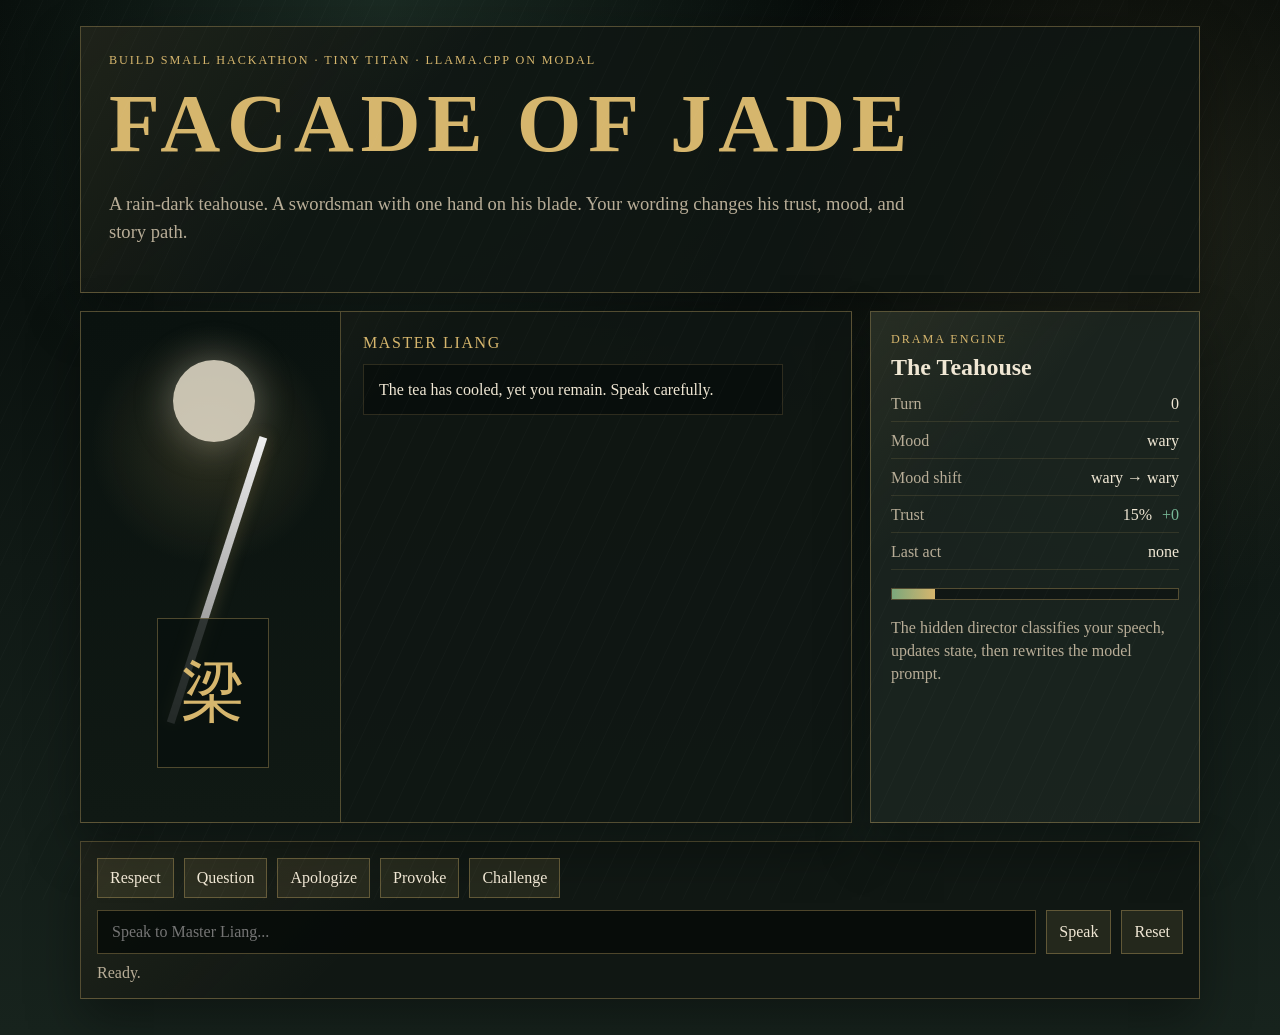
==== server_static/index.html @ 3d397241 "spike: prototype gr.Server custom game UI Create a safe gr-server-spike branch proof of concept with" ====
<!doctype html>
<html lang="en">
<head>
  <meta charset="utf-8" />
  <meta name="viewport" content="width=device-width, initial-scale=1" />
  <title>Facade of Jade — Server Spike</title>
  <link rel="stylesheet" href="/server_static/style.css" />
</head>
<body>
  <main class="shell">
    <section class="hero">
      <p class="eyebrow">Build Small Hackathon · Tiny Titan · llama.cpp on Modal</p>
      <h1>Facade of Jade</h1>
      <p class="intro">A rain-dark teahouse. A swordsman with one hand on his blade. Your wording changes his trust, mood, and story path.</p>
    </section>

    <section class="game-grid">
      <article class="stage-card">
        <div class="portrait" aria-hidden="true">
          <div class="moon"></div>
          <div class="sword"></div>
          <div class="figure">梁</div>
        </div>
        <div class="dialogue">
          <p class="speaker">Master Liang</p>
          <div id="messages" class="messages">
            <div class="message assistant">The tea has cooled, yet you remain. Speak carefully.</div>
          </div>
        </div>
      </article>

      <aside class="director-card">
        <p class="eyebrow">Drama Engine</p>
        <h2 id="beat">The Teahouse</h2>
        <dl>
          <div><dt>Turn</dt><dd id="turns">0</dd></div>
          <div><dt>Mood</dt><dd id="mood">wary</dd></div>
          <div><dt>Mood shift</dt><dd id="mood-shift">wary → wary</dd></div>
          <div><dt>Trust</dt><dd><span id="trust">15</span>% <span id="trust-delta" class="delta">+0</span></dd></div>
          <div><dt>Last act</dt><dd id="last-act">none</dd></div>
        </dl>
        <div class="meter"><span id="trust-meter" style="width:15%"></span></div>
        <p class="director-note">The hidden director classifies your speech, updates state, then rewrites the model prompt.</p>
      </aside>
    </section>

    <section class="controls">
      <div class="approaches">
        <button data-prompt="Master Liang, I bow before your blade and ask for guidance.">Respect</button>
        <button data-prompt="What happened at Jade Mountain? Tell me the truth.">Question</button>
        <button data-prompt="Forgive my sharp tongue. I came here desperate.">Apologize</button>
        <button data-prompt="You hide behind old stories because you fear the truth.">Provoke</button>
        <button data-prompt="I challenge your judgment — the seal belongs to the people.">Challenge</button>
      </div>
      <form id="chat-form">
        <input id="player-input" autocomplete="off" placeholder="Speak to Master Liang..." />
        <button id="send-button" type="submit">Speak</button>
        <button id="reset-button" type="button">Reset</button>
      </form>
      <p id="status" class="status">Ready.</p>
    </section>
  </main>
  <script src="/server_static/app.js"></script>
</body>
</html>
---- server_static/style.css ----
:root {
  --ink: #07100d;
  --panel: rgba(15, 22, 19, 0.88);
  --panel-2: rgba(27, 37, 32, 0.82);
  --gold: #d6b66d;
  --jade: #77b897;
  --ivory: #f0e7d4;
  --muted: #b8ad97;
  --danger: #d66d6d;
  --border: rgba(214, 182, 109, 0.34);
}

* { box-sizing: border-box; }
body {
  margin: 0;
  min-height: 100vh;
  color: var(--ivory);
  background:
    radial-gradient(circle at 30% 0%, rgba(119, 184, 151, 0.18), transparent 34%),
    radial-gradient(circle at 90% 20%, rgba(214, 182, 109, 0.10), transparent 28%),
    linear-gradient(180deg, #050a08 0%, #101915 55%, #17231d 100%);
  font-family: Georgia, 'Times New Roman', serif;
}

body::before {
  content: "";
  position: fixed;
  inset: 0;
  pointer-events: none;
  opacity: 0.18;
  background-image: repeating-linear-gradient(115deg, transparent 0 18px, rgba(255,255,255,0.13) 19px, transparent 20px);
  animation: rain 18s linear infinite;
}
@keyframes rain { from { transform: translateY(-40px); } to { transform: translateY(40px); } }

.shell { width: min(1120px, calc(100% - 28px)); margin: 0 auto; padding: 26px 0 36px; }
.hero, .stage-card, .director-card, .controls {
  border: 1px solid var(--border);
  background: linear-gradient(135deg, rgba(214,182,109,0.08), transparent 30%), var(--panel);
  box-shadow: 0 22px 48px rgba(0,0,0,0.36);
}
.hero { padding: 26px 28px; margin-bottom: 18px; }
.eyebrow { margin: 0 0 7px; color: var(--gold); text-transform: uppercase; letter-spacing: 0.16em; font-size: 0.76rem; }
h1 { margin: 0; color: var(--gold); font-size: clamp(2.5rem, 7vw, 5.2rem); letter-spacing: 0.08em; text-transform: uppercase; }
.intro { max-width: 820px; color: var(--muted); line-height: 1.55; font-size: 1.16rem; }

.game-grid { display: grid; grid-template-columns: minmax(0, 1fr) 330px; gap: 18px; }
.stage-card { min-height: 510px; display: grid; grid-template-columns: 260px minmax(0, 1fr); overflow: hidden; }
.portrait { position: relative; min-height: 510px; background: radial-gradient(circle at 50% 26%, rgba(214,182,109,0.16), transparent 30%), linear-gradient(180deg, #0a120f, #101914); border-right: 1px solid var(--border); }
.moon { position: absolute; width: 82px; height: 82px; border-radius: 50%; top: 48px; left: 92px; background: rgba(240,231,212,0.82); box-shadow: 0 0 38px rgba(240,231,212,0.35); }
.sword { position: absolute; width: 8px; height: 300px; top: 118px; left: 132px; background: linear-gradient(180deg, #eee, #777); transform: rotate(18deg); box-shadow: 0 0 16px rgba(214,182,109,0.28); }
.figure { position: absolute; left: 76px; bottom: 54px; width: 112px; height: 150px; display: grid; place-items: center; border: 1px solid var(--border); color: var(--gold); font-size: 4rem; background: rgba(7,16,13,0.74); }
.dialogue { padding: 22px; display: flex; flex-direction: column; }
.speaker { margin: 0 0 12px; color: var(--gold); letter-spacing: 0.1em; text-transform: uppercase; }
.messages { flex: 1; overflow: auto; padding-right: 8px; }
.message { margin: 0 0 14px; padding: 13px 15px; line-height: 1.48; border: 1px solid rgba(214,182,109,0.18); background: rgba(5,10,8,0.58); }
.message.user { margin-left: 38px; color: var(--gold); background: rgba(214,182,109,0.09); }
.message.assistant { margin-right: 38px; }

.director-card { padding: 20px; background-color: var(--panel-2); }
.director-card h2 { margin: 0 0 14px; color: var(--ivory); }
dl { margin: 0; display: grid; gap: 10px; }
dl div { display: flex; justify-content: space-between; gap: 12px; border-bottom: 1px solid rgba(214,182,109,0.13); padding-bottom: 8px; }
dt { color: var(--muted); }
dd { margin: 0; color: var(--ivory); text-align: right; }
.delta { color: var(--jade); margin-left: 6px; }
.delta.negative { color: var(--danger); }
.meter { margin: 18px 0 14px; height: 12px; border: 1px solid var(--border); background: rgba(0,0,0,0.35); overflow: hidden; }
.meter span { display: block; height: 100%; background: linear-gradient(90deg, #7ba77b, var(--gold)); transition: width 0.35s ease; }
.director-note { color: var(--muted); line-height: 1.45; }

.controls { margin-top: 18px; padding: 16px; }
.approaches { display: flex; gap: 10px; flex-wrap: wrap; margin-bottom: 12px; }
button { border: 1px solid var(--border); background: rgba(214,182,109,0.1); color: var(--ivory); padding: 10px 12px; cursor: pointer; font: inherit; }
button:hover { background: rgba(214,182,109,0.22); color: var(--gold); }
form { display: flex; gap: 10px; }
input { flex: 1; min-width: 0; border: 1px solid var(--border); background: rgba(5,10,8,0.82); color: var(--ivory); padding: 12px 14px; font: inherit; }
.status { margin: 10px 0 0; color: var(--muted); }

@media (max-width: 860px) {
  .game-grid, .stage-card { grid-template-columns: 1fr; }
  .portrait { min-height: 230px; border-right: 0; border-bottom: 1px solid var(--border); }
  .sword { height: 180px; }
  form { flex-wrap: wrap; }
  #player-input { flex-basis: 100%; }
}
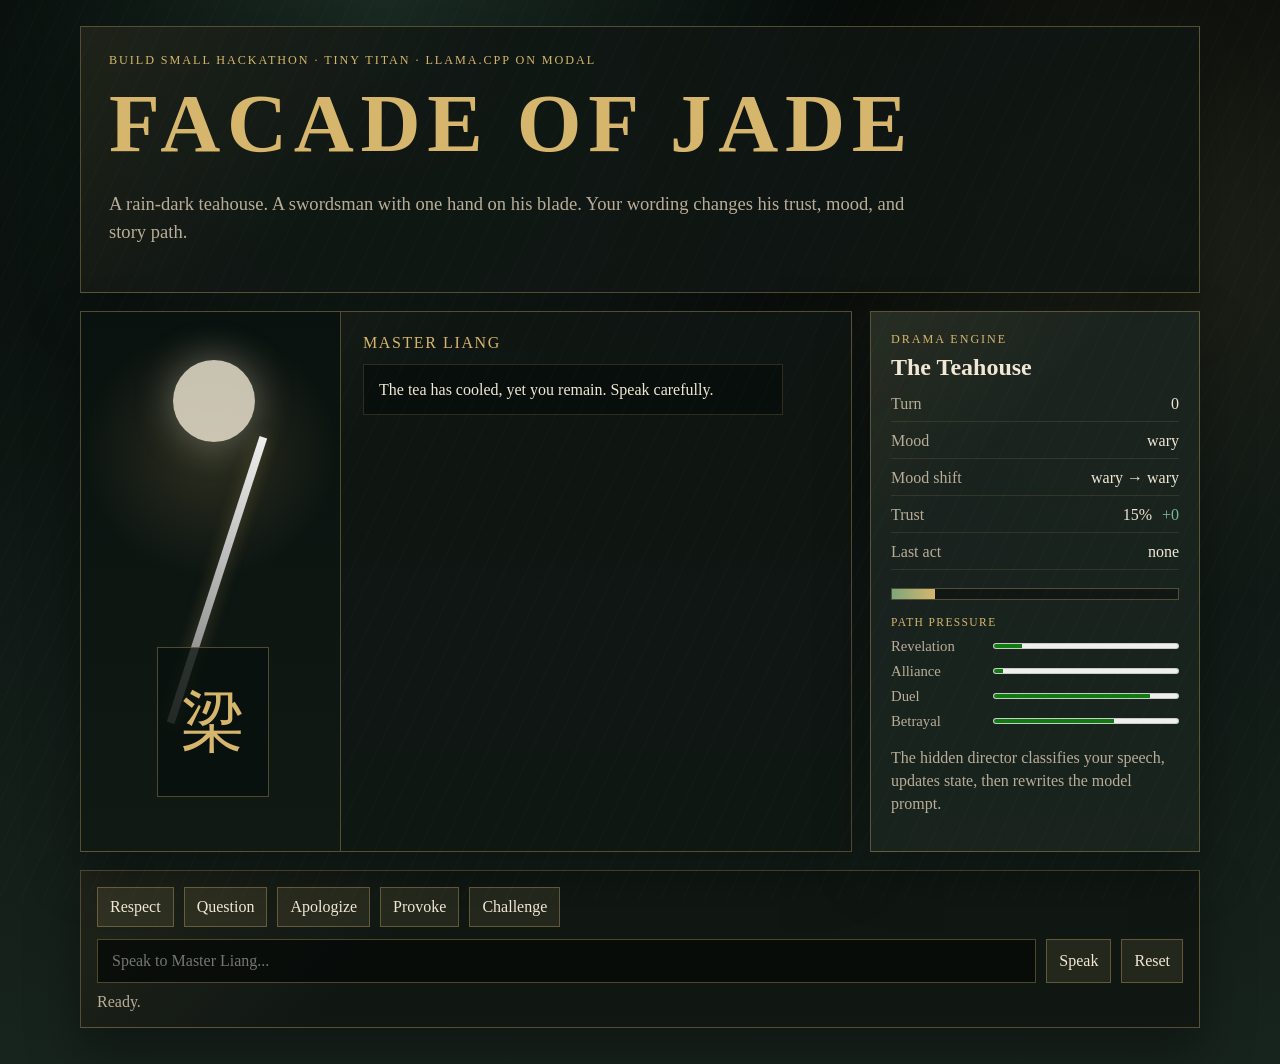
==== commit d8e9400b: "feat(spike): add streaming custom UI drama engine Improve the gr.Server spike toward the Off-Brand g" ====
--- a/server_static/index.html
+++ b/server_static/index.html
@@ -40,6 +40,13 @@
           <div><dt>Last act</dt><dd id="last-act">none</dd></div>
         </dl>
         <div class="meter"><span id="trust-meter" style="width:15%"></span></div>
+        <div class="paths" aria-label="Path pressure">
+          <p class="path-title">Path pressure</p>
+          <div><span>Revelation</span><meter id="path-revelation" min="0" max="100" value="15"></meter></div>
+          <div><span>Alliance</span><meter id="path-alliance" min="0" max="100" value="5"></meter></div>
+          <div><span>Duel</span><meter id="path-duel" min="0" max="100" value="85"></meter></div>
+          <div><span>Betrayal</span><meter id="path-betrayal" min="0" max="100" value="65"></meter></div>
+        </div>
         <p class="director-note">The hidden director classifies your speech, updates state, then rewrites the model prompt.</p>
       </aside>
     </section>
--- a/server_static/style.css
+++ b/server_static/style.css
@@ -67,6 +67,10 @@
 .delta.negative { color: var(--danger); }
 .meter { margin: 18px 0 14px; height: 12px; border: 1px solid var(--border); background: rgba(0,0,0,0.35); overflow: hidden; }
 .meter span { display: block; height: 100%; background: linear-gradient(90deg, #7ba77b, var(--gold)); transition: width 0.35s ease; }
+.paths { margin-top: 16px; display: grid; gap: 8px; }
+.path-title { margin: 0 0 2px; color: var(--gold); text-transform: uppercase; letter-spacing: 0.12em; font-size: 0.72rem; }
+.paths div { display: grid; grid-template-columns: 92px 1fr; align-items: center; gap: 10px; color: var(--muted); font-size: 0.92rem; }
+meter { width: 100%; height: 12px; accent-color: var(--gold); }
 .director-note { color: var(--muted); line-height: 1.45; }
 
 .controls { margin-top: 18px; padding: 16px; }
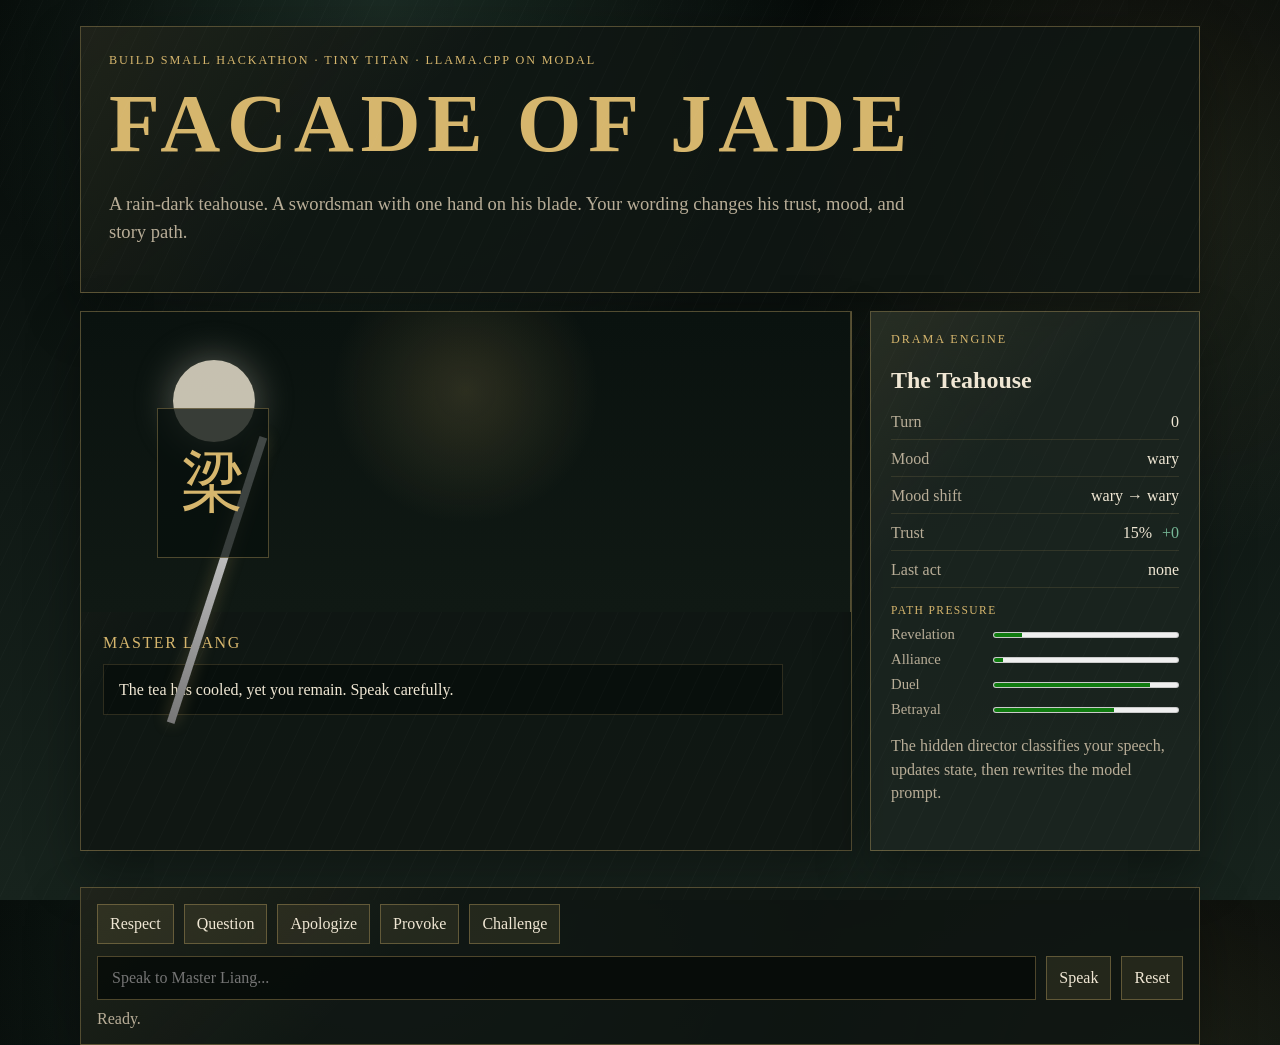
==== commit 61083346: "chore: rename main space branding to Facade of Jade" ====
--- a/server_static/index.html
+++ b/server_static/index.html
@@ -3,7 +3,7 @@
 <head>
   <meta charset="utf-8" />
   <meta name="viewport" content="width=device-width, initial-scale=1" />
-  <title>Facade of Jade — Server Spike</title>
+  <title>Facade of Jade</title>
   <link rel="stylesheet" href="/server_static/style.css" />
 </head>
 <body>
--- a/server_static/style.css
+++ b/server_static/style.css
@@ -11,9 +11,13 @@
 }
 
 * { box-sizing: border-box; }
+
+html, body {
+  height: 100%;
+  margin: 0;
+}
+
 body {
-  margin: 0;
-  min-height: 100vh;
   color: var(--ivory);
   background:
     radial-gradient(circle at 30% 0%, rgba(119, 184, 151, 0.18), transparent 34%),
@@ -33,47 +37,108 @@
 }
 @keyframes rain { from { transform: translateY(-40px); } to { transform: translateY(40px); } }
 
-.shell { width: min(1120px, calc(100% - 28px)); margin: 0 auto; padding: 26px 0 36px; }
+.shell {
+  width: min(1120px, calc(100% - 28px));
+  margin: 0 auto;
+  padding: 26px 0 36px;
+  height: calc(100% - 52px);
+  display: flex;
+  flex-direction: column;
+}
+
 .hero, .stage-card, .director-card, .controls {
   border: 1px solid var(--border);
   background: linear-gradient(135deg, rgba(214,182,109,0.08), transparent 30%), var(--panel);
   box-shadow: 0 22px 48px rgba(0,0,0,0.36);
 }
-.hero { padding: 26px 28px; margin-bottom: 18px; }
+.hero { padding: 26px 28px; margin-bottom: 18px; flex-shrink: 0; }
 .eyebrow { margin: 0 0 7px; color: var(--gold); text-transform: uppercase; letter-spacing: 0.16em; font-size: 0.76rem; }
 h1 { margin: 0; color: var(--gold); font-size: clamp(2.5rem, 7vw, 5.2rem); letter-spacing: 0.08em; text-transform: uppercase; }
 .intro { max-width: 820px; color: var(--muted); line-height: 1.55; font-size: 1.16rem; }
 
-.game-grid { display: grid; grid-template-columns: minmax(0, 1fr) 330px; gap: 18px; }
-.stage-card { min-height: 510px; display: grid; grid-template-columns: 260px minmax(0, 1fr); overflow: hidden; }
-.portrait { position: relative; min-height: 510px; background: radial-gradient(circle at 50% 26%, rgba(214,182,109,0.16), transparent 30%), linear-gradient(180deg, #0a120f, #101914); border-right: 1px solid var(--border); }
+/* Game grid - explicit row height so HF iframe doesn't collapse flex children */
+.game-grid {
+  display: flex;
+  gap: 18px;
+  height: 540px;
+  min-height: 540px;
+  margin-bottom: 18px;
+}
+
+/* Stage card - left side, flex column */
+.stage-card {
+  display: flex;
+  flex-direction: column;
+  flex: 1 1 auto;
+  min-width: 0;
+  min-height: 0;
+  height: 100%;
+  overflow: hidden;
+}
+
+/* Portrait - fixed aspect, flex-shrink 0 */
+.portrait {
+  position: relative;
+  min-height: 300px;
+  flex-shrink: 0;
+  background: radial-gradient(circle at 50% 26%, rgba(214,182,109,0.16), transparent 30%), linear-gradient(180deg, #0a120f, #101914);
+  border-right: 1px solid var(--border);
+}
 .moon { position: absolute; width: 82px; height: 82px; border-radius: 50%; top: 48px; left: 92px; background: rgba(240,231,212,0.82); box-shadow: 0 0 38px rgba(240,231,212,0.35); }
 .sword { position: absolute; width: 8px; height: 300px; top: 118px; left: 132px; background: linear-gradient(180deg, #eee, #777); transform: rotate(18deg); box-shadow: 0 0 16px rgba(214,182,109,0.28); }
 .figure { position: absolute; left: 76px; bottom: 54px; width: 112px; height: 150px; display: grid; place-items: center; border: 1px solid var(--border); color: var(--gold); font-size: 4rem; background: rgba(7,16,13,0.74); }
-.dialogue { padding: 22px; display: flex; flex-direction: column; }
+
+/* Dialogue area - fills remaining space, scrolls internally */
+.dialogue {
+  padding: 22px;
+  display: flex;
+  flex-direction: column;
+  flex: 1;
+  min-height: 0;
+  overflow: hidden;
+}
 .speaker { margin: 0 0 12px; color: var(--gold); letter-spacing: 0.1em; text-transform: uppercase; }
-.messages { flex: 1; overflow: auto; padding-right: 8px; }
+.messages {
+  flex: 1;
+  min-height: 0;
+  overflow-y: auto;
+  overflow-x: hidden;
+  padding-right: 8px;
+}
 .message { margin: 0 0 14px; padding: 13px 15px; line-height: 1.48; border: 1px solid rgba(214,182,109,0.18); background: rgba(5,10,8,0.58); }
 .message.user { margin-left: 38px; color: var(--gold); background: rgba(214,182,109,0.09); }
 .message.assistant { margin-right: 38px; }
 
-.director-card { padding: 20px; background-color: var(--panel-2); }
-.director-card h2 { margin: 0 0 14px; color: var(--ivory); }
+/* Director card - right sidebar, fixed width */
+.director-card {
+  width: 330px;
+  flex-shrink: 0;
+  padding: 20px;
+  height: 100%;
+  background-color: var(--panel-2);
+}
+
 dl { margin: 0; display: grid; gap: 10px; }
 dl div { display: flex; justify-content: space-between; gap: 12px; border-bottom: 1px solid rgba(214,182,109,0.13); padding-bottom: 8px; }
 dt { color: var(--muted); }
 dd { margin: 0; color: var(--ivory); text-align: right; }
 .delta { color: var(--jade); margin-left: 6px; }
 .delta.negative { color: var(--danger); }
-.meter { margin: 18px 0 14px; height: 12px; border: 1px solid var(--border); background: rgba(0,0,0,0.35); overflow: hidden; }
-.meter span { display: block; height: 100%; background: linear-gradient(90deg, #7ba77b, var(--gold)); transition: width 0.35s ease; }
+
+/* Scrollbar styling */
+.messages::-webkit-scrollbar { width: 8px; }
+.messages::-webkit-scrollbar-track { background: var(--ink); }
+.messages::-webkit-scrollbar-thumb { background: var(--border); border-radius: 4px; }
+
+meter { width: 100%; height: 12px; accent-color: var(--gold); }
+
 .paths { margin-top: 16px; display: grid; gap: 8px; }
 .path-title { margin: 0 0 2px; color: var(--gold); text-transform: uppercase; letter-spacing: 0.12em; font-size: 0.72rem; }
 .paths div { display: grid; grid-template-columns: 92px 1fr; align-items: center; gap: 10px; color: var(--muted); font-size: 0.92rem; }
-meter { width: 100%; height: 12px; accent-color: var(--gold); }
+
 .director-note { color: var(--muted); line-height: 1.45; }
 
-.controls { margin-top: 18px; padding: 16px; }
+.controls { margin-top: 18px; padding: 16px; flex-shrink: 0; }
 .approaches { display: flex; gap: 10px; flex-wrap: wrap; margin-bottom: 12px; }
 button { border: 1px solid var(--border); background: rgba(214,182,109,0.1); color: var(--ivory); padding: 10px 12px; cursor: pointer; font: inherit; }
 button:hover { background: rgba(214,182,109,0.22); color: var(--gold); }
@@ -82,9 +147,11 @@
 .status { margin: 10px 0 0; color: var(--muted); }
 
 @media (max-width: 860px) {
-  .game-grid, .stage-card { grid-template-columns: 1fr; }
+  .shell { height: auto; min-height: 100vh; padding-bottom: 40px; }
+  .game-grid { flex-direction: column; }
   .portrait { min-height: 230px; border-right: 0; border-bottom: 1px solid var(--border); }
   .sword { height: 180px; }
+  .director-card { width: 100%; }
   form { flex-wrap: wrap; }
   #player-input { flex-basis: 100%; }
-}
+}
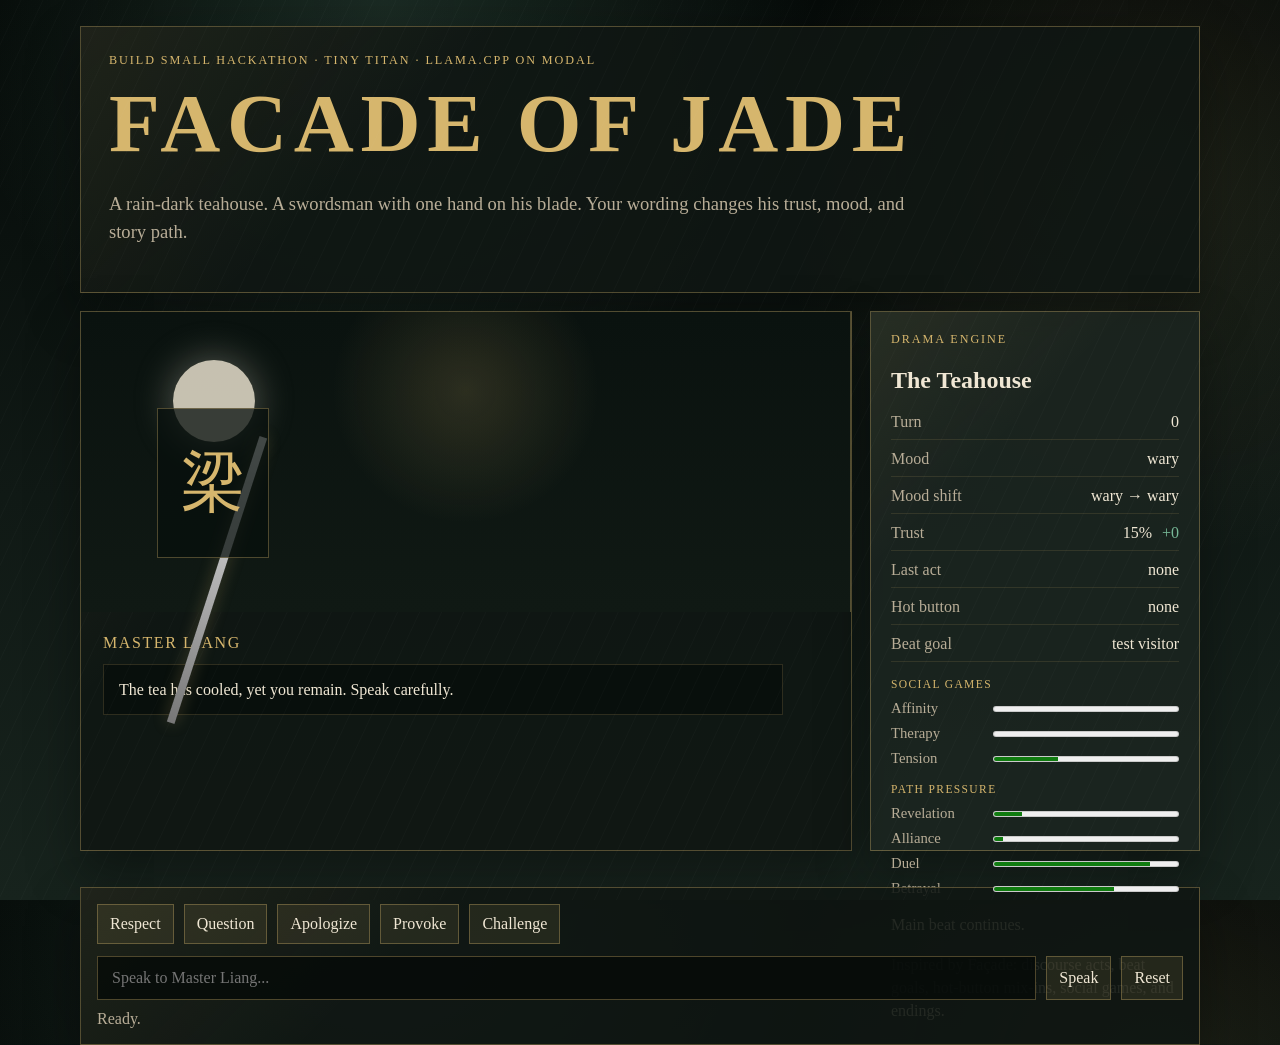
==== commit 913ceb3c: "feat: add Facade-inspired social drama mechanics Research-backed gameplay pass inspired by Playabl S" ====
--- a/server_static/index.html
+++ b/server_static/index.html
@@ -38,8 +38,16 @@
           <div><dt>Mood shift</dt><dd id="mood-shift">wary → wary</dd></div>
           <div><dt>Trust</dt><dd><span id="trust">15</span>% <span id="trust-delta" class="delta">+0</span></dd></div>
           <div><dt>Last act</dt><dd id="last-act">none</dd></div>
+          <div><dt>Hot button</dt><dd id="hot-button">none</dd></div>
+          <div><dt>Beat goal</dt><dd id="beat-goal">test visitor</dd></div>
         </dl>
         <div class="meter"><span id="trust-meter" style="width:15%"></span></div>
+        <div class="paths social-games" aria-label="Social games">
+          <p class="path-title">Social games</p>
+          <div><span>Affinity</span><meter id="social-affinity" min="0" max="100" value="0"></meter></div>
+          <div><span>Therapy</span><meter id="social-realization" min="0" max="100" value="0"></meter></div>
+          <div><span>Tension</span><meter id="social-tension" min="0" max="100" value="35"></meter></div>
+        </div>
         <div class="paths" aria-label="Path pressure">
           <p class="path-title">Path pressure</p>
           <div><span>Revelation</span><meter id="path-revelation" min="0" max="100" value="15"></meter></div>
@@ -47,7 +55,8 @@
           <div><span>Duel</span><meter id="path-duel" min="0" max="100" value="85"></meter></div>
           <div><span>Betrayal</span><meter id="path-betrayal" min="0" max="100" value="65"></meter></div>
         </div>
-        <p class="director-note">The hidden director classifies your speech, updates state, then rewrites the model prompt.</p>
+        <p id="mix-in" class="director-note">Main beat continues.</p>
+        <p class="director-note">Inspired by Façade: discourse acts, beat goals, hot-button mix-ins, social games, and endings.</p>
       </aside>
     </section>
 
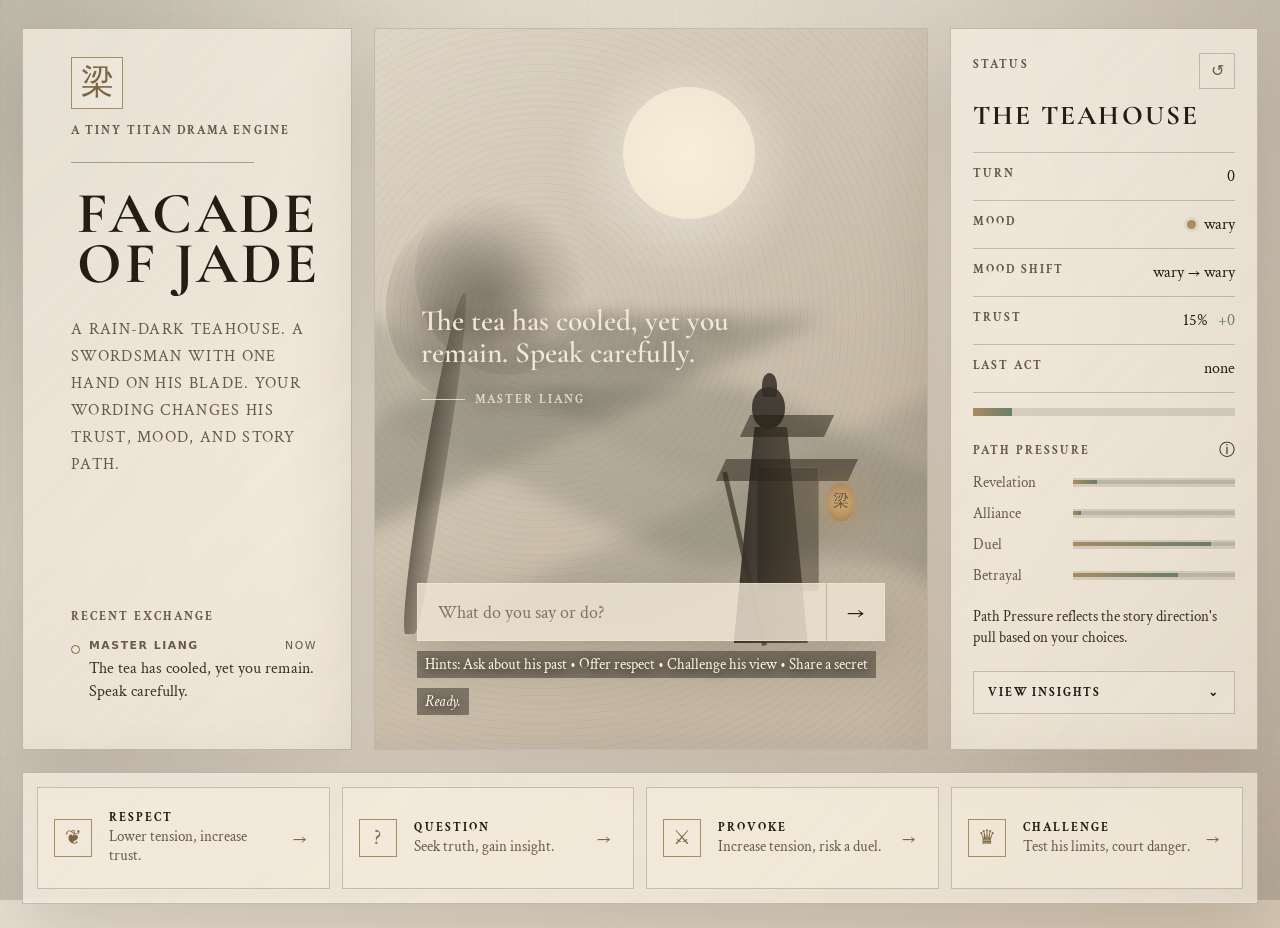
==== commit 2496049f: "feat: redesign Facade of Jade ink-wash UI" ====
--- a/server_static/index.html
+++ b/server_static/index.html
@@ -4,76 +4,123 @@
   <meta charset="utf-8" />
   <meta name="viewport" content="width=device-width, initial-scale=1" />
   <title>Facade of Jade</title>
+  <link rel="preconnect" href="https://fonts.googleapis.com">
+  <link rel="preconnect" href="https://fonts.gstatic.com" crossorigin>
+  <link href="https://fonts.googleapis.com/css2?family=Cormorant+Garamond:wght@500;600;700&family=Crimson+Text:wght@400;600&display=swap" rel="stylesheet">
   <link rel="stylesheet" href="/server_static/style.css" />
 </head>
 <body>
-  <main class="shell">
-    <section class="hero">
-      <p class="eyebrow">Build Small Hackathon · Tiny Titan · llama.cpp on Modal</p>
-      <h1>Facade of Jade</h1>
+  <main class="shell" aria-label="Facade of Jade game interface">
+    <section class="brand-panel" aria-label="Game identity">
+      <div class="seal-mark" aria-hidden="true">梁</div>
+      <p class="micro-title">A Tiny Titan Drama Engine</p>
+      <div class="title-rule"></div>
+      <h1>Facade<br />of Jade</h1>
       <p class="intro">A rain-dark teahouse. A swordsman with one hand on his blade. Your wording changes his trust, mood, and story path.</p>
+      <div class="left-log" aria-label="Recent dialogue">
+        <p class="panel-label">Recent exchange</p>
+        <div id="messages" class="messages">
+          <div class="message assistant">
+            <span class="message-meta"><b>Master Liang</b><time>Now</time></span>
+            <span class="message-text">The tea has cooled, yet you remain. Speak carefully.</span>
+          </div>
+        </div>
+      </div>
     </section>
 
-    <section class="game-grid">
-      <article class="stage-card">
-        <div class="portrait" aria-hidden="true">
-          <div class="moon"></div>
-          <div class="sword"></div>
-          <div class="figure">梁</div>
+    <section class="stage-panel" aria-label="Narrative stage">
+      <div class="ink-scene" aria-hidden="true">
+        <div class="paper-grain"></div>
+        <div class="moon"></div>
+        <div class="mountain mountain-a"></div>
+        <div class="mountain mountain-b"></div>
+        <div class="tree"><span></span></div>
+        <div class="pagoda">
+          <div class="roof roof-top"></div>
+          <div class="roof roof-mid"></div>
+          <div class="pagoda-body"></div>
+          <div class="lantern">梁</div>
         </div>
-        <div class="dialogue">
-          <p class="speaker">Master Liang</p>
-          <div id="messages" class="messages">
-            <div class="message assistant">The tea has cooled, yet you remain. Speak carefully.</div>
-          </div>
+        <div class="master-silhouette">
+          <div class="head"></div>
+          <div class="topknot"></div>
+          <div class="robe"></div>
+          <div class="blade"></div>
         </div>
+      </div>
+
+      <article class="quote-card" aria-live="polite">
+        <p id="current-quote" class="current-quote">The tea has cooled, yet you remain. Speak carefully.</p>
+        <p class="speaker"><span></span>Master Liang</p>
       </article>
 
-      <aside class="director-card">
-        <p class="eyebrow">Drama Engine</p>
-        <h2 id="beat">The Teahouse</h2>
-        <dl>
-          <div><dt>Turn</dt><dd id="turns">0</dd></div>
-          <div><dt>Mood</dt><dd id="mood">wary</dd></div>
-          <div><dt>Mood shift</dt><dd id="mood-shift">wary → wary</dd></div>
-          <div><dt>Trust</dt><dd><span id="trust">15</span>% <span id="trust-delta" class="delta">+0</span></dd></div>
-          <div><dt>Last act</dt><dd id="last-act">none</dd></div>
+      <section class="input-stack" aria-label="Player input">
+        <form id="chat-form" class="chat-form">
+          <input id="player-input" autocomplete="off" placeholder="What do you say or do?" />
+          <button id="send-button" class="send-button" type="submit" aria-label="Speak">→</button>
+        </form>
+        <p class="hints">Hints: Ask about his past • Offer respect • Challenge his view • Share a secret</p>
+        <p id="status" class="status">Ready.</p>
+      </section>
+    </section>
+
+    <aside class="status-panel" aria-label="Drama status">
+      <div class="status-head">
+        <p class="panel-label">Status</p>
+        <button id="reset-button" class="icon-button" type="button" title="Reset story" aria-label="Reset story">↺</button>
+      </div>
+
+      <h2 id="beat">The Teahouse</h2>
+      <dl class="status-list">
+        <div><dt>Turn</dt><dd id="turns">0</dd></div>
+        <div><dt>Mood</dt><dd><span id="mood-dot" class="mood-dot mood-wary"></span><span id="mood">wary</span></dd></div>
+        <div><dt>Mood shift</dt><dd id="mood-shift">wary → wary</dd></div>
+        <div><dt>Trust</dt><dd><span id="trust">15</span>% <span id="trust-delta" class="delta">+0</span></dd></div>
+        <div><dt>Last act</dt><dd id="last-act">none</dd></div>
+      </dl>
+      <div class="trust-track" aria-label="Trust meter"><span id="trust-meter" style="width:15%"></span></div>
+
+      <section class="paths" aria-label="Path pressure">
+        <div class="section-title-row">
+          <p class="path-title">Path pressure</p>
+          <span aria-hidden="true">ⓘ</span>
+        </div>
+        <label><span>Revelation</span><meter id="path-revelation" min="0" max="100" value="15"></meter></label>
+        <label><span>Alliance</span><meter id="path-alliance" min="0" max="100" value="5"></meter></label>
+        <label><span>Duel</span><meter id="path-duel" min="0" max="100" value="85"></meter></label>
+        <label><span>Betrayal</span><meter id="path-betrayal" min="0" max="100" value="65"></meter></label>
+        <p class="status-help">Path Pressure reflects the story direction's pull based on your choices.</p>
+      </section>
+
+      <button id="insights-toggle" class="insights-toggle" type="button" aria-expanded="false" aria-controls="insights-panel">View insights <span>⌄</span></button>
+      <section id="insights-panel" class="insights-panel" hidden>
+        <dl class="status-list compact">
           <div><dt>Hot button</dt><dd id="hot-button">none</dd></div>
-          <div><dt>Beat goal</dt><dd id="beat-goal">test visitor</dd></div>
+          <div><dt>Beat goal</dt><dd id="beat-goal">Transition-in: test the visitor and establish suspicion.</dd></div>
+          <div><dt>Mix-in</dt><dd id="mix-in">Main beat continues.</dd></div>
         </dl>
-        <div class="meter"><span id="trust-meter" style="width:15%"></span></div>
         <div class="paths social-games" aria-label="Social games">
           <p class="path-title">Social games</p>
-          <div><span>Affinity</span><meter id="social-affinity" min="0" max="100" value="0"></meter></div>
-          <div><span>Therapy</span><meter id="social-realization" min="0" max="100" value="0"></meter></div>
-          <div><span>Tension</span><meter id="social-tension" min="0" max="100" value="35"></meter></div>
+          <label><span>Affinity</span><meter id="social-affinity" min="0" max="100" value="0"></meter></label>
+          <label><span>Therapy</span><meter id="social-realization" min="0" max="100" value="0"></meter></label>
+          <label><span>Tension</span><meter id="social-tension" min="0" max="100" value="35"></meter></label>
         </div>
-        <div class="paths" aria-label="Path pressure">
-          <p class="path-title">Path pressure</p>
-          <div><span>Revelation</span><meter id="path-revelation" min="0" max="100" value="15"></meter></div>
-          <div><span>Alliance</span><meter id="path-alliance" min="0" max="100" value="5"></meter></div>
-          <div><span>Duel</span><meter id="path-duel" min="0" max="100" value="85"></meter></div>
-          <div><span>Betrayal</span><meter id="path-betrayal" min="0" max="100" value="65"></meter></div>
-        </div>
-        <p id="mix-in" class="director-note">Main beat continues.</p>
-        <p class="director-note">Inspired by Façade: discourse acts, beat goals, hot-button mix-ins, social games, and endings.</p>
-      </aside>
-    </section>
+      </section>
+    </aside>
 
-    <section class="controls">
-      <div class="approaches">
-        <button data-prompt="Master Liang, I bow before your blade and ask for guidance.">Respect</button>
-        <button data-prompt="What happened at Jade Mountain? Tell me the truth.">Question</button>
-        <button data-prompt="Forgive my sharp tongue. I came here desperate.">Apologize</button>
-        <button data-prompt="You hide behind old stories because you fear the truth.">Provoke</button>
-        <button data-prompt="I challenge your judgment — the seal belongs to the people.">Challenge</button>
-      </div>
-      <form id="chat-form">
-        <input id="player-input" autocomplete="off" placeholder="Speak to Master Liang..." />
-        <button id="send-button" type="submit">Speak</button>
-        <button id="reset-button" type="button">Reset</button>
-      </form>
-      <p id="status" class="status">Ready.</p>
+    <section class="action-row" aria-label="Suggested approaches">
+      <button class="action-card" data-prompt="Master Liang, I bow before your blade and ask for guidance.">
+        <span class="action-icon">❦</span><span><b>Respect</b><small>Lower tension, increase trust.</small></span><i>→</i>
+      </button>
+      <button class="action-card" data-prompt="What happened at Jade Mountain? Tell me the truth.">
+        <span class="action-icon">?</span><span><b>Question</b><small>Seek truth, gain insight.</small></span><i>→</i>
+      </button>
+      <button class="action-card" data-prompt="You hide behind old stories because you fear the truth.">
+        <span class="action-icon">⚔</span><span><b>Provoke</b><small>Increase tension, risk a duel.</small></span><i>→</i>
+      </button>
+      <button class="action-card" data-prompt="I challenge your judgment — the seal belongs to the people.">
+        <span class="action-icon">♛</span><span><b>Challenge</b><small>Test his limits, court danger.</small></span><i>→</i>
+      </button>
     </section>
   </main>
   <script src="/server_static/app.js"></script>
--- a/server_static/style.css
+++ b/server_static/style.css
@@ -1,157 +1,710 @@
 :root {
-  --ink: #07100d;
-  --panel: rgba(15, 22, 19, 0.88);
-  --panel-2: rgba(27, 37, 32, 0.82);
-  --gold: #d6b66d;
-  --jade: #77b897;
-  --ivory: #f0e7d4;
-  --muted: #b8ad97;
-  --danger: #d66d6d;
-  --border: rgba(214, 182, 109, 0.34);
+  --paper: #e8dfd2;
+  --paper-deep: #d3c5b2;
+  --paper-soft: #f1e7d8;
+  --ink: #241d14;
+  --ink-2: #3a3023;
+  --ink-soft: #675a47;
+  --line: rgba(44, 35, 22, 0.22);
+  --line-strong: rgba(44, 35, 22, 0.36);
+  --gold: #a98c5f;
+  --gold-deep: #7d6542;
+  --jade: #687f69;
+  --danger: #8f4f3f;
+  --moon: #f8edd7;
+  --panel: rgba(241, 232, 216, 0.72);
+  --panel-solid: #eadfce;
+  --shadow: rgba(48, 35, 19, 0.16);
 }
 
 * { box-sizing: border-box; }
 
-html, body {
-  height: 100%;
+html,
+body {
+  min-height: 100%;
   margin: 0;
 }
 
 body {
-  color: var(--ivory);
+  color: var(--ink);
   background:
-    radial-gradient(circle at 30% 0%, rgba(119, 184, 151, 0.18), transparent 34%),
-    radial-gradient(circle at 90% 20%, rgba(214, 182, 109, 0.10), transparent 28%),
-    linear-gradient(180deg, #050a08 0%, #101915 55%, #17231d 100%);
-  font-family: Georgia, 'Times New Roman', serif;
-}
-
-body::before {
+    radial-gradient(circle at 54% 20%, rgba(255, 247, 224, 0.50), transparent 22%),
+    radial-gradient(circle at 5% 12%, rgba(104, 127, 105, 0.20), transparent 30%),
+    linear-gradient(135deg, var(--paper-soft), var(--paper) 42%, var(--paper-deep));
+  font-family: "Crimson Text", Georgia, serif;
+  overflow-x: hidden;
+}
+
+body::before,
+body::after {
   content: "";
   position: fixed;
   inset: 0;
   pointer-events: none;
-  opacity: 0.18;
-  background-image: repeating-linear-gradient(115deg, transparent 0 18px, rgba(255,255,255,0.13) 19px, transparent 20px);
-  animation: rain 18s linear infinite;
-}
-@keyframes rain { from { transform: translateY(-40px); } to { transform: translateY(40px); } }
+  z-index: 0;
+}
+
+body::before {
+  opacity: 0.24;
+  background-image:
+    linear-gradient(90deg, rgba(60, 43, 25, 0.05) 1px, transparent 1px),
+    linear-gradient(0deg, rgba(60, 43, 25, 0.04) 1px, transparent 1px),
+    radial-gradient(circle at 20% 30%, rgba(35, 28, 19, 0.07), transparent 18%);
+  background-size: 42px 42px, 38px 38px, 100% 100%;
+}
+
+body::after {
+  background: radial-gradient(circle at 50% 50%, transparent 48%, rgba(32, 24, 15, 0.16) 100%);
+}
+
+button,
+input {
+  font: inherit;
+}
+
+button {
+  color: inherit;
+}
 
 .shell {
-  width: min(1120px, calc(100% - 28px));
+  position: relative;
+  z-index: 1;
+  width: min(1540px, calc(100vw - 44px));
+  min-height: 100vh;
   margin: 0 auto;
-  padding: 26px 0 36px;
-  height: calc(100% - 52px);
+  padding: 28px 0 24px;
+  display: grid;
+  grid-template-columns: minmax(330px, 0.95fr) minmax(520px, 1.62fr) minmax(285px, 0.9fr);
+  grid-template-rows: minmax(660px, calc(100vh - 178px)) auto;
+  gap: 22px;
+}
+
+.brand-panel,
+.stage-panel,
+.status-panel,
+.action-row {
+  border: 1px solid var(--line);
+  background: linear-gradient(135deg, rgba(255,255,255,0.18), rgba(255,255,255,0.02)), var(--panel);
+  box-shadow: 0 26px 80px var(--shadow);
+  backdrop-filter: blur(3px);
+}
+
+.brand-panel {
+  padding: 28px 26px 28px 48px;
   display: flex;
   flex-direction: column;
-}
-
-.hero, .stage-card, .director-card, .controls {
-  border: 1px solid var(--border);
-  background: linear-gradient(135deg, rgba(214,182,109,0.08), transparent 30%), var(--panel);
-  box-shadow: 0 22px 48px rgba(0,0,0,0.36);
-}
-.hero { padding: 26px 28px; margin-bottom: 18px; flex-shrink: 0; }
-.eyebrow { margin: 0 0 7px; color: var(--gold); text-transform: uppercase; letter-spacing: 0.16em; font-size: 0.76rem; }
-h1 { margin: 0; color: var(--gold); font-size: clamp(2.5rem, 7vw, 5.2rem); letter-spacing: 0.08em; text-transform: uppercase; }
-.intro { max-width: 820px; color: var(--muted); line-height: 1.55; font-size: 1.16rem; }
-
-/* Game grid - explicit row height so HF iframe doesn't collapse flex children */
-.game-grid {
-  display: flex;
-  gap: 18px;
-  height: 540px;
-  min-height: 540px;
-  margin-bottom: 18px;
-}
-
-/* Stage card - left side, flex column */
-.stage-card {
-  display: flex;
-  flex-direction: column;
-  flex: 1 1 auto;
-  min-width: 0;
   min-height: 0;
-  height: 100%;
-  overflow: hidden;
-}
-
-/* Portrait - fixed aspect, flex-shrink 0 */
-.portrait {
-  position: relative;
-  min-height: 300px;
-  flex-shrink: 0;
-  background: radial-gradient(circle at 50% 26%, rgba(214,182,109,0.16), transparent 30%), linear-gradient(180deg, #0a120f, #101914);
-  border-right: 1px solid var(--border);
-}
-.moon { position: absolute; width: 82px; height: 82px; border-radius: 50%; top: 48px; left: 92px; background: rgba(240,231,212,0.82); box-shadow: 0 0 38px rgba(240,231,212,0.35); }
-.sword { position: absolute; width: 8px; height: 300px; top: 118px; left: 132px; background: linear-gradient(180deg, #eee, #777); transform: rotate(18deg); box-shadow: 0 0 16px rgba(214,182,109,0.28); }
-.figure { position: absolute; left: 76px; bottom: 54px; width: 112px; height: 150px; display: grid; place-items: center; border: 1px solid var(--border); color: var(--gold); font-size: 4rem; background: rgba(7,16,13,0.74); }
-
-/* Dialogue area - fills remaining space, scrolls internally */
-.dialogue {
-  padding: 22px;
-  display: flex;
-  flex-direction: column;
-  flex: 1;
+}
+
+.seal-mark {
+  width: 52px;
+  height: 52px;
+  display: grid;
+  place-items: center;
+  border: 1px solid var(--gold);
+  color: var(--gold-deep);
+  font-family: "Cormorant Garamond", Georgia, serif;
+  font-size: 2.05rem;
+  line-height: 1;
+  background: rgba(255,255,255,0.16);
+}
+
+.micro-title,
+.panel-label,
+.path-title,
+.status-list dt,
+.speaker,
+.action-card b {
+  text-transform: uppercase;
+  letter-spacing: 0.18em;
+  font-size: 0.72rem;
+  font-weight: 700;
+}
+
+.micro-title {
+  margin: 14px 0 24px;
+  color: var(--ink-soft);
+}
+
+.title-rule {
+  width: 72%;
+  height: 1px;
+  margin-bottom: 26px;
+  background: var(--line-strong);
+}
+
+h1 {
+  margin: 0 0 0 6px;
+  font-family: "Cormorant Garamond", Georgia, serif;
+  font-size: clamp(2.95rem, 4.55vw, 4.95rem);
+  line-height: 0.86;
+  letter-spacing: 0.045em;
+  text-transform: uppercase;
+  color: var(--ink);
+  transform: none;
+}
+
+.intro {
+  margin: 28px 0 0;
+  max-width: 310px;
+  color: var(--ink-soft);
+  font-size: 1.02rem;
+  line-height: 1.65;
+  text-transform: uppercase;
+  letter-spacing: 0.08em;
+}
+
+.left-log {
+  margin-top: auto;
   min-height: 0;
-  overflow: hidden;
-}
-.speaker { margin: 0 0 12px; color: var(--gold); letter-spacing: 0.1em; text-transform: uppercase; }
+  padding-top: 24px;
+}
+
+.panel-label {
+  margin: 0 0 14px;
+  color: var(--ink-soft);
+}
+
 .messages {
-  flex: 1;
+  max-height: 220px;
   min-height: 0;
   overflow-y: auto;
   overflow-x: hidden;
   padding-right: 8px;
-}
-.message { margin: 0 0 14px; padding: 13px 15px; line-height: 1.48; border: 1px solid rgba(214,182,109,0.18); background: rgba(5,10,8,0.58); }
-.message.user { margin-left: 38px; color: var(--gold); background: rgba(214,182,109,0.09); }
-.message.assistant { margin-right: 38px; }
-
-/* Director card - right sidebar, fixed width */
-.director-card {
-  width: 330px;
-  flex-shrink: 0;
-  padding: 20px;
+  scrollbar-width: thin;
+  scrollbar-color: var(--gold) transparent;
+}
+
+.messages::-webkit-scrollbar { width: 6px; }
+.messages::-webkit-scrollbar-thumb { background: rgba(169, 140, 95, 0.55); border-radius: 999px; }
+
+.message {
+  position: relative;
+  margin: 0 0 18px;
+  padding: 0 0 0 18px;
+  color: var(--ink-2);
+  line-height: 1.45;
+}
+
+.message::before {
+  content: "";
+  position: absolute;
+  top: 0.46rem;
+  left: 0;
+  width: 7px;
+  height: 7px;
+  border: 1px solid var(--gold-deep);
+  border-radius: 50%;
+  background: var(--paper-soft);
+}
+
+.message-meta {
+  display: flex;
+  justify-content: space-between;
+  gap: 12px;
+  margin-bottom: 3px;
+  color: var(--ink-soft);
+  text-transform: uppercase;
+  letter-spacing: 0.14em;
+  font-size: 0.68rem;
+  font-family: ui-sans-serif, system-ui, sans-serif;
+}
+
+.message-text {
+  display: block;
+  font-size: 1rem;
+}
+
+.message.user .message-text { color: var(--gold-deep); }
+
+.stage-panel {
+  position: relative;
+  min-height: 0;
+  overflow: hidden;
+  display: grid;
+  grid-template-rows: 1fr auto;
+  padding: 0;
+}
+
+.ink-scene {
+  position: absolute;
+  inset: 0;
+  overflow: hidden;
+  background:
+    linear-gradient(180deg, rgba(238, 230, 214, 0.14), rgba(211, 197, 178, 0.28)),
+    radial-gradient(circle at 56% 20%, rgba(255,255,255,0.42), transparent 18%),
+    linear-gradient(135deg, #dcd2c3, #bdb09c 76%);
+}
+
+.paper-grain {
+  position: absolute;
+  inset: 0;
+  opacity: 0.18;
+  background-image: repeating-radial-gradient(circle at 30% 40%, rgba(39, 30, 18, 0.18) 0 1px, transparent 1px 7px);
+  mix-blend-mode: multiply;
+}
+
+.moon {
+  position: absolute;
+  top: 8%;
+  left: 45%;
+  width: 132px;
+  height: 132px;
+  border-radius: 50%;
+  background: radial-gradient(circle, var(--moon), rgba(248, 237, 215, 0.72));
+  box-shadow: 0 0 70px rgba(248, 237, 215, 0.42);
+  filter: blur(0.2px);
+}
+
+.mountain {
+  position: absolute;
+  left: -8%;
+  right: -8%;
+  bottom: 26%;
+  height: 34%;
+  opacity: 0.36;
+  filter: blur(10px);
+  background: linear-gradient(155deg, transparent 0 22%, rgba(43, 49, 38, 0.65) 23% 42%, transparent 43%),
+              linear-gradient(25deg, transparent 0 30%, rgba(61, 72, 56, 0.48) 31% 48%, transparent 49%);
+}
+
+.mountain-b {
+  bottom: 17%;
+  opacity: 0.28;
+  transform: scaleX(-1) translateX(-4%);
+}
+
+.tree {
+  position: absolute;
+  left: 2%;
+  bottom: 16%;
+  width: 34%;
+  height: 64%;
+  opacity: 0.62;
+  filter: blur(0.6px);
+}
+
+.tree::before {
+  content: "";
+  position: absolute;
+  left: 20%;
+  bottom: 0;
+  width: 22px;
+  height: 74%;
+  background: linear-gradient(90deg, rgba(36, 29, 20, 0.90), rgba(36, 29, 20, 0.42));
+  transform: skewX(-9deg);
+  border-radius: 60% 40% 20% 40%;
+}
+
+.tree::after,
+.tree span {
+  content: "";
+  position: absolute;
+  left: 0;
+  top: 8%;
+  width: 92%;
+  height: 42%;
+  border-radius: 50%;
+  background: radial-gradient(ellipse at 40% 55%, rgba(36, 29, 20, 0.58), transparent 66%);
+}
+
+.tree span {
+  top: 2%;
+  left: 16%;
+  transform: rotate(-18deg);
+}
+
+.pagoda {
+  position: absolute;
+  right: 11%;
+  bottom: 22%;
+  width: 160px;
+  height: 210px;
+  opacity: 0.70;
+}
+
+.pagoda-body {
+  position: absolute;
+  left: 51px;
+  bottom: 0;
+  width: 62px;
+  height: 124px;
+  background: rgba(39, 30, 19, 0.56);
+  box-shadow: inset 0 0 0 1px rgba(248,237,215,0.16);
+}
+
+.roof {
+  position: absolute;
+  left: 15px;
+  width: 132px;
+  height: 22px;
+  background: rgba(35, 28, 19, 0.72);
+  transform: skewX(-25deg);
+}
+.roof-top { top: 34px; width: 84px; left: 39px; }
+.roof-mid { top: 78px; }
+
+.lantern {
+  position: absolute;
+  right: 11px;
+  top: 102px;
+  width: 28px;
+  height: 38px;
+  display: grid;
+  place-items: center;
+  border-radius: 50% 50% 45% 45%;
+  color: #56391e;
+  background: radial-gradient(circle, #e7bd72, #a86f3f);
+  box-shadow: 0 0 34px rgba(218, 146, 70, 0.58);
+  font-size: 1rem;
+}
+
+.master-silhouette {
+  position: absolute;
+  right: 18%;
+  bottom: 10%;
+  width: 118px;
+  height: 310px;
+  opacity: 0.86;
+}
+.master-silhouette .head {
+  position: absolute;
+  top: 20px;
+  left: 42px;
+  width: 33px;
+  height: 42px;
+  border-radius: 48%;
+  background: rgba(30, 24, 17, 0.86);
+}
+.master-silhouette .topknot {
+  position: absolute;
+  top: 6px;
+  left: 52px;
+  width: 15px;
+  height: 24px;
+  border-radius: 50% 50% 20% 20%;
+  background: rgba(30, 24, 17, 0.86);
+}
+.master-silhouette .robe {
+  position: absolute;
+  top: 60px;
+  left: 24px;
+  width: 74px;
+  height: 216px;
+  clip-path: polygon(28% 0, 72% 0, 100% 100%, 0% 100%);
+  background: linear-gradient(90deg, rgba(22,18,14,0.88), rgba(58,48,35,0.80));
+}
+.master-silhouette .blade {
+  position: absolute;
+  top: 105px;
+  left: 12px;
+  width: 5px;
+  height: 178px;
+  background: rgba(43, 33, 23, 0.70);
+  transform: rotate(-13deg);
+  transform-origin: top;
+}
+
+.quote-card {
+  position: relative;
+  z-index: 2;
+  align-self: end;
+  width: min(520px, 72%);
+  margin: 0 0 176px 46px;
+  color: var(--paper-soft);
+  text-shadow: 0 2px 18px rgba(31, 25, 17, 0.46);
+}
+
+.current-quote {
+  margin: 0 0 16px;
+  font-family: "Cormorant Garamond", Georgia, serif;
+  font-size: clamp(1.55rem, 2.3vw, 2.65rem);
+  line-height: 1.08;
+  font-weight: 600;
+}
+
+.speaker {
+  display: inline-flex;
+  align-items: center;
+  gap: 10px;
+  margin: 0;
+  color: rgba(248, 237, 215, 0.76);
+}
+.speaker span {
+  width: 44px;
+  height: 1px;
+  background: currentColor;
+}
+
+.input-stack {
+  position: relative;
+  z-index: 3;
+  align-self: end;
+  padding: 0 42px 34px;
+}
+
+.chat-form {
+  height: 58px;
+  display: flex;
+  align-items: center;
+  border: 1px solid rgba(248, 237, 215, 0.40);
+  background: rgba(239, 229, 212, 0.82);
+  box-shadow: 0 18px 50px rgba(42, 31, 18, 0.18);
+}
+
+#player-input {
+  min-width: 0;
+  flex: 1;
   height: 100%;
-  background-color: var(--panel-2);
-}
-
-dl { margin: 0; display: grid; gap: 10px; }
-dl div { display: flex; justify-content: space-between; gap: 12px; border-bottom: 1px solid rgba(214,182,109,0.13); padding-bottom: 8px; }
-dt { color: var(--muted); }
-dd { margin: 0; color: var(--ivory); text-align: right; }
+  border: 0;
+  padding: 0 20px;
+  outline: 0;
+  color: var(--ink);
+  background: transparent;
+  font-size: 1.1rem;
+}
+#player-input::placeholder { color: rgba(36, 29, 20, 0.54); }
+
+.send-button {
+  width: 58px;
+  height: 58px;
+  border: 0;
+  border-left: 1px solid var(--line);
+  background: transparent;
+  color: var(--ink);
+  cursor: pointer;
+  font-size: 1.45rem;
+  transition: background 160ms ease, color 160ms ease;
+}
+.send-button:hover { background: rgba(169, 140, 95, 0.16); color: var(--gold-deep); }
+.send-button:disabled { opacity: 0.48; cursor: wait; }
+
+.hints,
+.status {
+  margin: 10px 0 0;
+  display: inline-block;
+  padding: 4px 8px;
+  color: #fff7e8;
+  background: rgba(27, 20, 12, 0.42);
+  text-shadow: 0 2px 8px rgba(0, 0, 0, 0.72);
+  font-size: 0.94rem;
+}
+.status { font-style: italic; }
+
+.status-panel {
+  padding: 24px 22px;
+  min-height: 0;
+  overflow-y: auto;
+}
+
+.status-head,
+.section-title-row {
+  display: flex;
+  justify-content: space-between;
+  align-items: center;
+  gap: 14px;
+}
+
+.icon-button {
+  width: 36px;
+  height: 36px;
+  border: 1px solid var(--line);
+  background: transparent;
+  cursor: pointer;
+  color: var(--ink-soft);
+}
+.icon-button:hover { border-color: var(--gold); color: var(--ink); }
+
+.status-panel h2 {
+  margin: 10px 0 20px;
+  font-family: "Cormorant Garamond", Georgia, serif;
+  font-size: 1.7rem;
+  letter-spacing: 0.08em;
+  text-transform: uppercase;
+}
+
+.status-list {
+  margin: 0;
+  display: grid;
+  gap: 0;
+}
+.status-list div {
+  display: flex;
+  justify-content: space-between;
+  gap: 16px;
+  padding: 13px 0;
+  border-top: 1px solid var(--line);
+}
+.status-list div:last-child { border-bottom: 1px solid var(--line); }
+.status-list dt { color: var(--ink-soft); }
+.status-list dd {
+  margin: 0;
+  text-align: right;
+  color: var(--ink);
+}
+.status-list.compact dd { max-width: 58%; }
+
+.mood-dot {
+  display: inline-block;
+  width: 9px;
+  height: 9px;
+  margin-right: 8px;
+  border-radius: 50%;
+  background: var(--gold);
+  box-shadow: 0 0 0 3px rgba(169,140,95,0.14);
+}
+.mood-hostile { background: var(--danger); box-shadow: 0 0 0 3px rgba(143,79,63,0.14); }
+.mood-friendly,
+.mood-open { background: var(--jade); box-shadow: 0 0 0 3px rgba(104,127,105,0.14); }
+.mood-curious { background: #ba9454; }
+
 .delta { color: var(--jade); margin-left: 6px; }
 .delta.negative { color: var(--danger); }
 
-/* Scrollbar styling */
-.messages::-webkit-scrollbar { width: 8px; }
-.messages::-webkit-scrollbar-track { background: var(--ink); }
-.messages::-webkit-scrollbar-thumb { background: var(--border); border-radius: 4px; }
-
-meter { width: 100%; height: 12px; accent-color: var(--gold); }
-
-.paths { margin-top: 16px; display: grid; gap: 8px; }
-.path-title { margin: 0 0 2px; color: var(--gold); text-transform: uppercase; letter-spacing: 0.12em; font-size: 0.72rem; }
-.paths div { display: grid; grid-template-columns: 92px 1fr; align-items: center; gap: 10px; color: var(--muted); font-size: 0.92rem; }
-
-.director-note { color: var(--muted); line-height: 1.45; }
-
-.controls { margin-top: 18px; padding: 16px; flex-shrink: 0; }
-.approaches { display: flex; gap: 10px; flex-wrap: wrap; margin-bottom: 12px; }
-button { border: 1px solid var(--border); background: rgba(214,182,109,0.1); color: var(--ivory); padding: 10px 12px; cursor: pointer; font: inherit; }
-button:hover { background: rgba(214,182,109,0.22); color: var(--gold); }
-form { display: flex; gap: 10px; }
-input { flex: 1; min-width: 0; border: 1px solid var(--border); background: rgba(5,10,8,0.82); color: var(--ivory); padding: 12px 14px; font: inherit; }
-.status { margin: 10px 0 0; color: var(--muted); }
-
-@media (max-width: 860px) {
-  .shell { height: auto; min-height: 100vh; padding-bottom: 40px; }
-  .game-grid { flex-direction: column; }
-  .portrait { min-height: 230px; border-right: 0; border-bottom: 1px solid var(--border); }
-  .sword { height: 180px; }
-  .director-card { width: 100%; }
-  form { flex-wrap: wrap; }
-  #player-input { flex-basis: 100%; }
-}+.trust-track {
+  height: 8px;
+  margin: 15px 0 24px;
+  background: rgba(36, 29, 20, 0.12);
+  overflow: hidden;
+}
+.trust-track span {
+  display: block;
+  height: 100%;
+  width: 15%;
+  background: linear-gradient(90deg, var(--gold), var(--jade));
+  transition: width 280ms ease;
+}
+
+.paths {
+  display: grid;
+  gap: 11px;
+  margin-top: 22px;
+}
+.path-title { margin: 0; color: var(--ink-soft); }
+.paths label {
+  display: grid;
+  grid-template-columns: 88px 1fr;
+  gap: 12px;
+  align-items: center;
+  color: var(--ink-soft);
+  font-size: 0.96rem;
+}
+
+meter {
+  width: 100%;
+  height: 9px;
+  border: 0;
+  background: rgba(36,29,20,0.12);
+}
+meter::-webkit-meter-bar { background: rgba(36,29,20,0.12); border: 0; border-radius: 0; }
+meter::-webkit-meter-optimum-value,
+meter::-webkit-meter-suboptimum-value,
+meter::-webkit-meter-even-less-good-value { background: linear-gradient(90deg, var(--gold), var(--jade)); transition: width 280ms ease; }
+meter::-moz-meter-bar { background: linear-gradient(90deg, var(--gold), var(--jade)); }
+
+.status-help {
+  margin: 10px 0 0;
+  color: var(--ink-2);
+  font-size: 0.92rem;
+  line-height: 1.45;
+}
+
+.insights-toggle {
+  width: 100%;
+  margin-top: 22px;
+  padding: 13px 14px;
+  display: flex;
+  justify-content: space-between;
+  align-items: center;
+  border: 1px solid var(--line);
+  background: rgba(255,255,255,0.10);
+  color: var(--ink);
+  cursor: pointer;
+  text-transform: uppercase;
+  letter-spacing: 0.16em;
+  font-size: 0.72rem;
+  font-weight: 700;
+}
+.insights-toggle:hover { border-color: var(--gold); background: rgba(169,140,95,0.12); }
+.insights-toggle[aria-expanded="true"] span { transform: rotate(180deg); }
+.insights-toggle span { transition: transform 160ms ease; }
+.insights-panel { margin-top: 14px; }
+.insights-panel[hidden] { display: none; }
+
+.action-row {
+  grid-column: 1 / -1;
+  min-height: 132px;
+  padding: 14px;
+  display: grid;
+  grid-template-columns: repeat(4, minmax(0, 1fr));
+  gap: 12px;
+}
+
+.action-card {
+  min-width: 0;
+  border: 1px solid var(--line);
+  background: rgba(245, 236, 221, 0.54);
+  display: grid;
+  grid-template-columns: 42px 1fr 20px;
+  align-items: center;
+  gap: 13px;
+  padding: 15px 16px;
+  text-align: left;
+  cursor: pointer;
+  transition: transform 180ms ease, border-color 180ms ease, background 180ms ease;
+}
+.action-card:hover {
+  transform: translateY(-2px);
+  border-color: var(--gold);
+  background: rgba(255, 247, 232, 0.72);
+}
+.action-icon {
+  width: 38px;
+  height: 38px;
+  display: grid;
+  place-items: center;
+  border: 1px solid var(--gold);
+  color: var(--gold-deep);
+  font-size: 1.25rem;
+}
+.action-card b {
+  display: block;
+  color: var(--ink);
+}
+.action-card small {
+  display: block;
+  margin-top: 3px;
+  color: var(--ink-soft);
+  font-size: 0.92rem;
+  line-height: 1.28;
+}
+.action-card i {
+  color: var(--gold-deep);
+  font-style: normal;
+  font-size: 1.15rem;
+}
+
+@media (max-width: 1180px) {
+  .shell {
+    grid-template-columns: 1fr;
+    grid-template-rows: auto minmax(640px, 78vh) auto auto;
+  }
+  .brand-panel,
+  .status-panel,
+  .action-row { grid-column: 1; }
+  .brand-panel { min-height: auto; }
+  .left-log { margin-top: 24px; }
+  .intro { max-width: 720px; }
+  .status-panel { max-height: none; }
+  .action-row { grid-template-columns: repeat(2, minmax(0, 1fr)); }
+}
+
+@media (max-width: 720px) {
+  .shell { width: min(100% - 22px, 620px); padding-top: 12px; gap: 12px; }
+  .stage-panel { min-height: 690px; }
+  .quote-card { width: auto; margin: 0 22px 190px; }
+  .input-stack { padding: 0 18px 24px; }
+  .action-row { grid-template-columns: 1fr; }
+  h1 { font-size: 3.55rem; }
+  .messages { max-height: 180px; }
+}
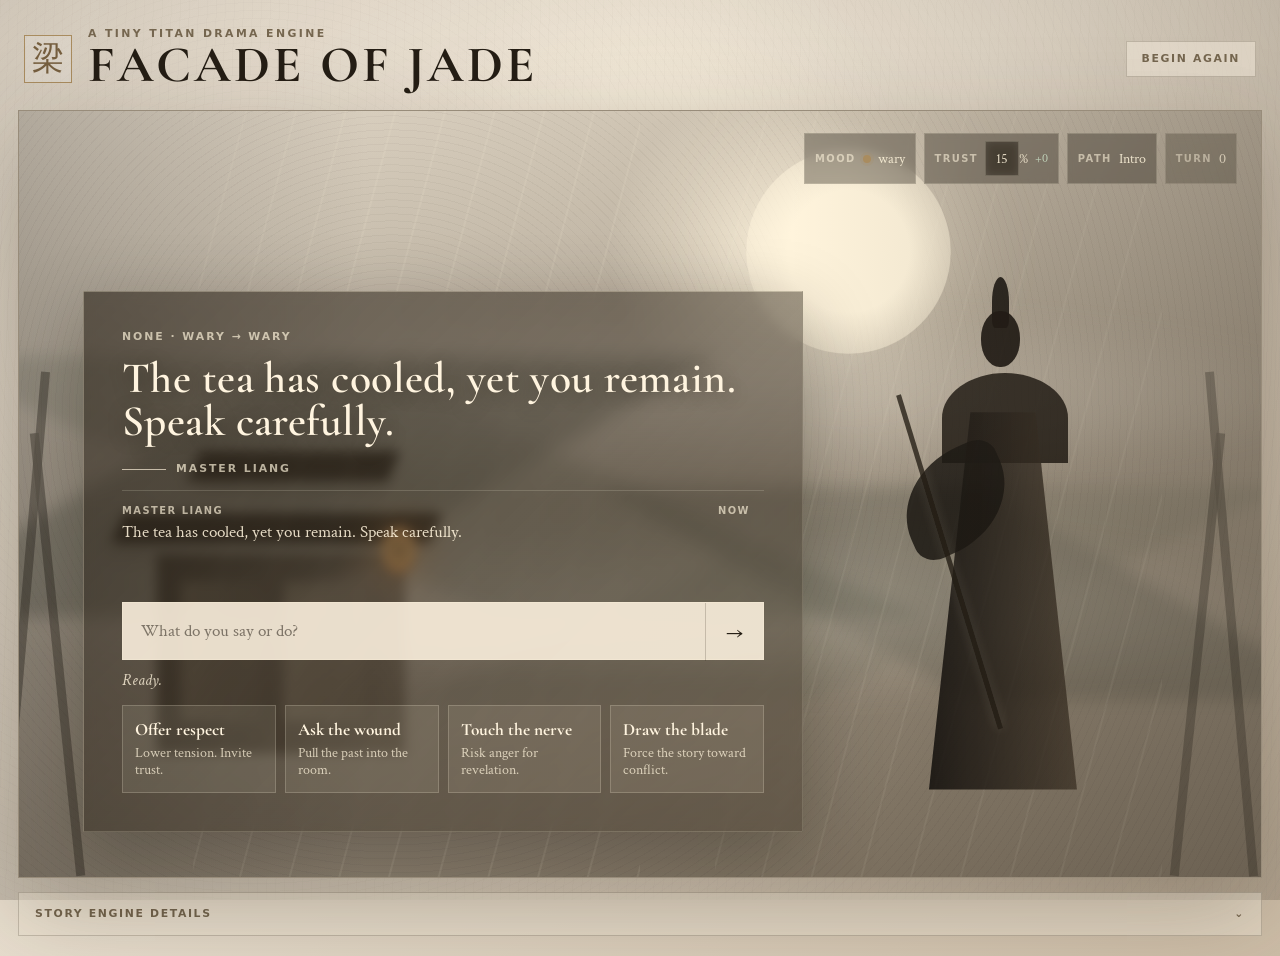
==== commit b4df3e6b: "feat: make story scene the UI focal point" ====
--- a/server_static/index.html
+++ b/server_static/index.html
@@ -10,117 +10,110 @@
   <link rel="stylesheet" href="/server_static/style.css" />
 </head>
 <body>
-  <main class="shell" aria-label="Facade of Jade game interface">
-    <section class="brand-panel" aria-label="Game identity">
+  <main class="novel-shell" aria-label="Facade of Jade interactive novel">
+    <header class="novel-masthead" aria-label="Game identity">
       <div class="seal-mark" aria-hidden="true">梁</div>
-      <p class="micro-title">A Tiny Titan Drama Engine</p>
-      <div class="title-rule"></div>
-      <h1>Facade<br />of Jade</h1>
-      <p class="intro">A rain-dark teahouse. A swordsman with one hand on his blade. Your wording changes his trust, mood, and story path.</p>
-      <div class="left-log" aria-label="Recent dialogue">
-        <p class="panel-label">Recent exchange</p>
-        <div id="messages" class="messages">
+      <div>
+        <p class="micro-title">A Tiny Titan Drama Engine</p>
+        <h1>Facade of Jade</h1>
+      </div>
+      <button id="reset-button" class="reset-link" type="button" title="Reset story" aria-label="Reset story">Begin again</button>
+    </header>
+
+    <section class="hero-scene" aria-label="Story scene">
+      <div class="scene-art" aria-hidden="true">
+        <div class="paper-grain"></div>
+        <div class="mist mist-a"></div>
+        <div class="mist mist-b"></div>
+        <div class="moon"></div>
+        <div class="distant-ridge ridge-a"></div>
+        <div class="distant-ridge ridge-b"></div>
+        <div class="teahouse">
+          <div class="roof roof-high"></div>
+          <div class="roof roof-low"></div>
+          <div class="house-body"></div>
+          <div class="screen screen-left"></div>
+          <div class="screen screen-right"></div>
+          <div class="lantern">梁</div>
+        </div>
+        <div class="rain rain-a"></div>
+        <div class="rain rain-b"></div>
+        <div class="bamboo bamboo-left"></div>
+        <div class="bamboo bamboo-right"></div>
+        <div class="master-liang">
+          <div class="topknot"></div>
+          <div class="head"></div>
+          <div class="shoulders"></div>
+          <div class="robe"></div>
+          <div class="sleeve"></div>
+          <div class="sword"></div>
+        </div>
+      </div>
+
+      <aside class="metadata-ribbon" aria-label="Story metadata">
+        <span><b>Mood</b> <i id="mood-dot" class="mood-dot mood-wary"></i><em id="mood">wary</em></span>
+        <span><b>Trust</b> <em><span id="trust">15</span>%</em> <small id="trust-delta" class="delta">+0</small></span>
+        <span><b>Path</b> <em id="beat">Intro</em></span>
+        <span class="soft"><b>Turn</b> <em id="turns">0</em></span>
+      </aside>
+
+      <section class="story-glass" aria-label="Dialogue and choices">
+        <p class="scene-kicker"><span id="last-act">None</span> · <span id="mood-shift">wary → wary</span></p>
+        <article class="quote-card" aria-live="polite">
+          <p id="current-quote" class="current-quote">The tea has cooled, yet you remain. Speak carefully.</p>
+          <p class="speaker"><span></span>Master Liang</p>
+        </article>
+
+        <div id="messages" class="messages" aria-label="Conversation log">
           <div class="message assistant">
             <span class="message-meta"><b>Master Liang</b><time>Now</time></span>
             <span class="message-text">The tea has cooled, yet you remain. Speak carefully.</span>
           </div>
         </div>
-      </div>
-    </section>
 
-    <section class="stage-panel" aria-label="Narrative stage">
-      <div class="ink-scene" aria-hidden="true">
-        <div class="paper-grain"></div>
-        <div class="moon"></div>
-        <div class="mountain mountain-a"></div>
-        <div class="mountain mountain-b"></div>
-        <div class="tree"><span></span></div>
-        <div class="pagoda">
-          <div class="roof roof-top"></div>
-          <div class="roof roof-mid"></div>
-          <div class="pagoda-body"></div>
-          <div class="lantern">梁</div>
-        </div>
-        <div class="master-silhouette">
-          <div class="head"></div>
-          <div class="topknot"></div>
-          <div class="robe"></div>
-          <div class="blade"></div>
-        </div>
-      </div>
-
-      <article class="quote-card" aria-live="polite">
-        <p id="current-quote" class="current-quote">The tea has cooled, yet you remain. Speak carefully.</p>
-        <p class="speaker"><span></span>Master Liang</p>
-      </article>
-
-      <section class="input-stack" aria-label="Player input">
-        <form id="chat-form" class="chat-form">
+        <form id="chat-form" class="chat-form" aria-label="Speak to Master Liang">
           <input id="player-input" autocomplete="off" placeholder="What do you say or do?" />
           <button id="send-button" class="send-button" type="submit" aria-label="Speak">→</button>
         </form>
-        <p class="hints">Hints: Ask about his past • Offer respect • Challenge his view • Share a secret</p>
         <p id="status" class="status">Ready.</p>
+
+        <section class="action-row" aria-label="Suggested continuations">
+          <button class="action-card" data-prompt="Master Liang, I bow before your blade and ask for guidance.">
+            <b>Offer respect</b><small>Lower tension. Invite trust.</small>
+          </button>
+          <button class="action-card" data-prompt="What happened at Jade Mountain? Tell me the truth.">
+            <b>Ask the wound</b><small>Pull the past into the room.</small>
+          </button>
+          <button class="action-card" data-prompt="You hide behind old stories because you fear the truth.">
+            <b>Touch the nerve</b><small>Risk anger for revelation.</small>
+          </button>
+          <button class="action-card" data-prompt="I challenge your judgment — the seal belongs to the people.">
+            <b>Draw the blade</b><small>Force the story toward conflict.</small>
+          </button>
+        </section>
       </section>
     </section>
 
-    <aside class="status-panel" aria-label="Drama status">
-      <div class="status-head">
-        <p class="panel-label">Status</p>
-        <button id="reset-button" class="icon-button" type="button" title="Reset story" aria-label="Reset story">↺</button>
-      </div>
-
-      <h2 id="beat">The Teahouse</h2>
-      <dl class="status-list">
-        <div><dt>Turn</dt><dd id="turns">0</dd></div>
-        <div><dt>Mood</dt><dd><span id="mood-dot" class="mood-dot mood-wary"></span><span id="mood">wary</span></dd></div>
-        <div><dt>Mood shift</dt><dd id="mood-shift">wary → wary</dd></div>
-        <div><dt>Trust</dt><dd><span id="trust">15</span>% <span id="trust-delta" class="delta">+0</span></dd></div>
-        <div><dt>Last act</dt><dd id="last-act">none</dd></div>
-      </dl>
-      <div class="trust-track" aria-label="Trust meter"><span id="trust-meter" style="width:15%"></span></div>
-
-      <section class="paths" aria-label="Path pressure">
-        <div class="section-title-row">
-          <p class="path-title">Path pressure</p>
-          <span aria-hidden="true">ⓘ</span>
-        </div>
-        <label><span>Revelation</span><meter id="path-revelation" min="0" max="100" value="15"></meter></label>
-        <label><span>Alliance</span><meter id="path-alliance" min="0" max="100" value="5"></meter></label>
-        <label><span>Duel</span><meter id="path-duel" min="0" max="100" value="85"></meter></label>
-        <label><span>Betrayal</span><meter id="path-betrayal" min="0" max="100" value="65"></meter></label>
-        <p class="status-help">Path Pressure reflects the story direction's pull based on your choices.</p>
-      </section>
-
-      <button id="insights-toggle" class="insights-toggle" type="button" aria-expanded="false" aria-controls="insights-panel">View insights <span>⌄</span></button>
-      <section id="insights-panel" class="insights-panel" hidden>
-        <dl class="status-list compact">
+    <section class="insights-drawer" aria-label="Drama engine insights">
+      <button id="insights-toggle" class="insights-toggle" type="button" aria-expanded="false" aria-controls="insights-panel">
+        Story engine details <span>⌄</span>
+      </button>
+      <div id="insights-panel" class="insights-panel" hidden>
+        <dl class="insight-grid">
           <div><dt>Hot button</dt><dd id="hot-button">none</dd></div>
           <div><dt>Beat goal</dt><dd id="beat-goal">Transition-in: test the visitor and establish suspicion.</dd></div>
           <div><dt>Mix-in</dt><dd id="mix-in">Main beat continues.</dd></div>
         </dl>
-        <div class="paths social-games" aria-label="Social games">
-          <p class="path-title">Social games</p>
+        <div class="meters" aria-label="Path pressure and social games">
+          <label><span>Revelation</span><meter id="path-revelation" min="0" max="100" value="15"></meter></label>
+          <label><span>Alliance</span><meter id="path-alliance" min="0" max="100" value="5"></meter></label>
+          <label><span>Duel</span><meter id="path-duel" min="0" max="100" value="85"></meter></label>
+          <label><span>Betrayal</span><meter id="path-betrayal" min="0" max="100" value="65"></meter></label>
           <label><span>Affinity</span><meter id="social-affinity" min="0" max="100" value="0"></meter></label>
           <label><span>Therapy</span><meter id="social-realization" min="0" max="100" value="0"></meter></label>
           <label><span>Tension</span><meter id="social-tension" min="0" max="100" value="35"></meter></label>
         </div>
-      </section>
-    </aside>
-
-    <section class="action-row" aria-label="Suggested approaches">
-      <button class="action-card" data-prompt="Master Liang, I bow before your blade and ask for guidance.">
-        <span class="action-icon">❦</span><span><b>Respect</b><small>Lower tension, increase trust.</small></span><i>→</i>
-      </button>
-      <button class="action-card" data-prompt="What happened at Jade Mountain? Tell me the truth.">
-        <span class="action-icon">?</span><span><b>Question</b><small>Seek truth, gain insight.</small></span><i>→</i>
-      </button>
-      <button class="action-card" data-prompt="You hide behind old stories because you fear the truth.">
-        <span class="action-icon">⚔</span><span><b>Provoke</b><small>Increase tension, risk a duel.</small></span><i>→</i>
-      </button>
-      <button class="action-card" data-prompt="I challenge your judgment — the seal belongs to the people.">
-        <span class="action-icon">♛</span><span><b>Challenge</b><small>Test his limits, court danger.</small></span><i>→</i>
-      </button>
+      </div>
     </section>
   </main>
   <script src="/server_static/app.js"></script>
--- a/server_static/style.css
+++ b/server_static/style.css
@@ -1,40 +1,32 @@
 :root {
-  --paper: #e8dfd2;
-  --paper-deep: #d3c5b2;
-  --paper-soft: #f1e7d8;
+  --paper: #e7ddcd;
+  --paper-soft: #f4eadb;
+  --paper-deep: #cdbda7;
   --ink: #241d14;
   --ink-2: #3a3023;
-  --ink-soft: #675a47;
-  --line: rgba(44, 35, 22, 0.22);
-  --line-strong: rgba(44, 35, 22, 0.36);
+  --muted: #75664f;
+  --line: rgba(45, 35, 21, 0.20);
+  --line-strong: rgba(45, 35, 21, 0.34);
   --gold: #a98c5f;
-  --gold-deep: #7d6542;
-  --jade: #687f69;
-  --danger: #8f4f3f;
-  --moon: #f8edd7;
-  --panel: rgba(241, 232, 216, 0.72);
-  --panel-solid: #eadfce;
-  --shadow: rgba(48, 35, 19, 0.16);
+  --gold-deep: #765f3f;
+  --jade: #667c62;
+  --danger: #884a3d;
+  --cream: #fff4df;
+  --veil: rgba(30, 23, 14, 0.48);
+  --glass: rgba(238, 228, 211, 0.72);
+  --shadow: rgba(38, 27, 13, 0.28);
 }
 
 * { box-sizing: border-box; }
-
-html,
-body {
-  min-height: 100%;
-  margin: 0;
-}
-
+html, body { min-height: 100%; margin: 0; }
 body {
   color: var(--ink);
   background:
-    radial-gradient(circle at 54% 20%, rgba(255, 247, 224, 0.50), transparent 22%),
-    radial-gradient(circle at 5% 12%, rgba(104, 127, 105, 0.20), transparent 30%),
-    linear-gradient(135deg, var(--paper-soft), var(--paper) 42%, var(--paper-deep));
+    radial-gradient(circle at 52% 16%, rgba(255, 247, 226, 0.45), transparent 22%),
+    linear-gradient(135deg, var(--paper-soft), var(--paper) 48%, var(--paper-deep));
   font-family: "Crimson Text", Georgia, serif;
   overflow-x: hidden;
 }
-
 body::before,
 body::after {
   content: "";
@@ -43,668 +35,559 @@
   pointer-events: none;
   z-index: 0;
 }
-
 body::before {
-  opacity: 0.24;
+  opacity: 0.20;
   background-image:
-    linear-gradient(90deg, rgba(60, 43, 25, 0.05) 1px, transparent 1px),
-    linear-gradient(0deg, rgba(60, 43, 25, 0.04) 1px, transparent 1px),
-    radial-gradient(circle at 20% 30%, rgba(35, 28, 19, 0.07), transparent 18%);
-  background-size: 42px 42px, 38px 38px, 100% 100%;
-}
-
+    repeating-linear-gradient(92deg, rgba(50, 35, 18, 0.08) 0 1px, transparent 1px 9px),
+    repeating-radial-gradient(circle at 20% 35%, rgba(40, 30, 18, 0.08) 0 1px, transparent 1px 8px);
+  mix-blend-mode: multiply;
+}
 body::after {
-  background: radial-gradient(circle at 50% 50%, transparent 48%, rgba(32, 24, 15, 0.16) 100%);
-}
-
-button,
-input {
-  font: inherit;
-}
-
-button {
-  color: inherit;
-}
-
-.shell {
+  background: radial-gradient(circle at 50% 50%, transparent 46%, rgba(29, 21, 12, 0.17) 100%);
+}
+button, input { font: inherit; }
+button { color: inherit; }
+
+.novel-shell {
   position: relative;
   z-index: 1;
-  width: min(1540px, calc(100vw - 44px));
+  width: min(1480px, calc(100vw - 36px));
   min-height: 100vh;
   margin: 0 auto;
-  padding: 28px 0 24px;
-  display: grid;
-  grid-template-columns: minmax(330px, 0.95fr) minmax(520px, 1.62fr) minmax(285px, 0.9fr);
-  grid-template-rows: minmax(660px, calc(100vh - 178px)) auto;
-  gap: 22px;
-}
-
-.brand-panel,
-.stage-panel,
-.status-panel,
-.action-row {
-  border: 1px solid var(--line);
-  background: linear-gradient(135deg, rgba(255,255,255,0.18), rgba(255,255,255,0.02)), var(--panel);
-  box-shadow: 0 26px 80px var(--shadow);
-  backdrop-filter: blur(3px);
-}
-
-.brand-panel {
-  padding: 28px 26px 28px 48px;
-  display: flex;
-  flex-direction: column;
-  min-height: 0;
-}
-
+  padding: 22px 0 20px;
+  display: grid;
+  grid-template-rows: auto minmax(690px, calc(100vh - 132px)) auto;
+  gap: 14px;
+}
+
+.novel-masthead {
+  height: 74px;
+  display: grid;
+  grid-template-columns: auto 1fr auto;
+  align-items: center;
+  gap: 16px;
+  padding: 0 6px;
+}
 .seal-mark {
-  width: 52px;
-  height: 52px;
+  width: 48px;
+  height: 48px;
   display: grid;
   place-items: center;
   border: 1px solid var(--gold);
   color: var(--gold-deep);
+  background: rgba(255,255,255,0.14);
   font-family: "Cormorant Garamond", Georgia, serif;
-  font-size: 2.05rem;
+  font-size: 2rem;
   line-height: 1;
-  background: rgba(255,255,255,0.16);
-}
-
-.micro-title,
-.panel-label,
-.path-title,
-.status-list dt,
-.speaker,
-.action-card b {
-  text-transform: uppercase;
-  letter-spacing: 0.18em;
-  font-size: 0.72rem;
+}
+.micro-title {
+  margin: 0 0 2px;
+  color: var(--muted);
+  font: 700 0.68rem/1 ui-sans-serif, system-ui, sans-serif;
+  text-transform: uppercase;
+  letter-spacing: 0.22em;
+}
+h1 {
+  margin: 0;
+  font-family: "Cormorant Garamond", Georgia, serif;
+  font-size: clamp(2.2rem, 4vw, 3.8rem);
+  line-height: 0.92;
   font-weight: 700;
-}
-
-.micro-title {
-  margin: 14px 0 24px;
-  color: var(--ink-soft);
-}
-
-.title-rule {
-  width: 72%;
-  height: 1px;
-  margin-bottom: 26px;
-  background: var(--line-strong);
-}
-
-h1 {
-  margin: 0 0 0 6px;
-  font-family: "Cormorant Garamond", Georgia, serif;
-  font-size: clamp(2.95rem, 4.55vw, 4.95rem);
-  line-height: 0.86;
-  letter-spacing: 0.045em;
-  text-transform: uppercase;
-  color: var(--ink);
-  transform: none;
-}
-
-.intro {
-  margin: 28px 0 0;
-  max-width: 310px;
-  color: var(--ink-soft);
-  font-size: 1.02rem;
-  line-height: 1.65;
-  text-transform: uppercase;
-  letter-spacing: 0.08em;
-}
-
-.left-log {
-  margin-top: auto;
+  letter-spacing: 0.06em;
+  text-transform: uppercase;
+}
+.reset-link,
+.insights-toggle {
+  border: 1px solid var(--line);
+  background: rgba(244, 234, 219, 0.52);
+  color: var(--muted);
+  cursor: pointer;
+  text-transform: uppercase;
+  letter-spacing: 0.15em;
+  font: 700 0.68rem/1 ui-sans-serif, system-ui, sans-serif;
+}
+.reset-link {
+  padding: 12px 15px;
+}
+.reset-link:hover,
+.insights-toggle:hover,
+.action-card:hover { border-color: var(--gold); color: var(--ink); }
+
+.hero-scene {
+  position: relative;
+  overflow: hidden;
   min-height: 0;
-  padding-top: 24px;
-}
-
-.panel-label {
-  margin: 0 0 14px;
-  color: var(--ink-soft);
-}
-
-.messages {
-  max-height: 220px;
-  min-height: 0;
-  overflow-y: auto;
-  overflow-x: hidden;
-  padding-right: 8px;
-  scrollbar-width: thin;
-  scrollbar-color: var(--gold) transparent;
-}
-
-.messages::-webkit-scrollbar { width: 6px; }
-.messages::-webkit-scrollbar-thumb { background: rgba(169, 140, 95, 0.55); border-radius: 999px; }
-
-.message {
-  position: relative;
-  margin: 0 0 18px;
-  padding: 0 0 0 18px;
-  color: var(--ink-2);
-  line-height: 1.45;
-}
-
-.message::before {
-  content: "";
-  position: absolute;
-  top: 0.46rem;
-  left: 0;
-  width: 7px;
-  height: 7px;
-  border: 1px solid var(--gold-deep);
-  border-radius: 50%;
-  background: var(--paper-soft);
-}
-
-.message-meta {
-  display: flex;
-  justify-content: space-between;
-  gap: 12px;
-  margin-bottom: 3px;
-  color: var(--ink-soft);
-  text-transform: uppercase;
-  letter-spacing: 0.14em;
-  font-size: 0.68rem;
-  font-family: ui-sans-serif, system-ui, sans-serif;
-}
-
-.message-text {
-  display: block;
-  font-size: 1rem;
-}
-
-.message.user .message-text { color: var(--gold-deep); }
-
-.stage-panel {
-  position: relative;
-  min-height: 0;
-  overflow: hidden;
-  display: grid;
-  grid-template-rows: 1fr auto;
-  padding: 0;
-}
-
-.ink-scene {
+  border: 1px solid var(--line-strong);
+  background: #cfc2ae;
+  box-shadow: 0 30px 90px var(--shadow);
+  isolation: isolate;
+}
+.scene-art {
   position: absolute;
   inset: 0;
+  z-index: 0;
   overflow: hidden;
   background:
-    linear-gradient(180deg, rgba(238, 230, 214, 0.14), rgba(211, 197, 178, 0.28)),
-    radial-gradient(circle at 56% 20%, rgba(255,255,255,0.42), transparent 18%),
-    linear-gradient(135deg, #dcd2c3, #bdb09c 76%);
-}
-
+    radial-gradient(circle at 60% 18%, rgba(255, 244, 222, 0.74), transparent 16%),
+    linear-gradient(180deg, rgba(236, 226, 209, 0.18), rgba(43, 34, 23, 0.34)),
+    linear-gradient(135deg, #dfd6c7, #a99c88 78%);
+}
+.scene-art::after {
+  content: "";
+  position: absolute;
+  inset: 0;
+  background: linear-gradient(90deg, rgba(23,18,13,0.24), transparent 28%, transparent 62%, rgba(23,18,13,0.18));
+  pointer-events: none;
+}
 .paper-grain {
   position: absolute;
   inset: 0;
-  opacity: 0.18;
-  background-image: repeating-radial-gradient(circle at 30% 40%, rgba(39, 30, 18, 0.18) 0 1px, transparent 1px 7px);
+  opacity: 0.16;
+  background-image: repeating-radial-gradient(circle at 30% 40%, rgba(30, 23, 15, 0.22) 0 1px, transparent 1px 7px);
   mix-blend-mode: multiply;
 }
-
 .moon {
   position: absolute;
-  top: 8%;
-  left: 45%;
-  width: 132px;
-  height: 132px;
+  top: 5%;
+  right: 25%;
+  width: clamp(150px, 16vw, 230px);
+  height: clamp(150px, 16vw, 230px);
   border-radius: 50%;
-  background: radial-gradient(circle, var(--moon), rgba(248, 237, 215, 0.72));
-  box-shadow: 0 0 70px rgba(248, 237, 215, 0.42);
-  filter: blur(0.2px);
-}
-
-.mountain {
+  background: radial-gradient(circle, #fff4dc 0 42%, rgba(255,244,220,0.62) 70%, transparent 72%);
+  box-shadow: 0 0 90px rgba(255, 244, 220, 0.46);
+}
+.mist {
   position: absolute;
   left: -8%;
-  right: -8%;
-  bottom: 26%;
-  height: 34%;
+  width: 120%;
+  height: 26%;
+  border-radius: 50%;
+  background: radial-gradient(ellipse, rgba(244, 235, 220, 0.44), transparent 66%);
+  filter: blur(18px);
+}
+.mist-a { top: 24%; }
+.mist-b { bottom: 22%; opacity: 0.78; }
+.distant-ridge {
+  position: absolute;
+  left: -12%;
+  width: 124%;
   opacity: 0.36;
-  filter: blur(10px);
-  background: linear-gradient(155deg, transparent 0 22%, rgba(43, 49, 38, 0.65) 23% 42%, transparent 43%),
-              linear-gradient(25deg, transparent 0 30%, rgba(61, 72, 56, 0.48) 31% 48%, transparent 49%);
-}
-
-.mountain-b {
-  bottom: 17%;
-  opacity: 0.28;
-  transform: scaleX(-1) translateX(-4%);
-}
-
-.tree {
-  position: absolute;
-  left: 2%;
+  filter: blur(8px);
+  background: linear-gradient(150deg, transparent 0 22%, rgba(43, 49, 39, 0.70) 23% 42%, transparent 43%),
+              linear-gradient(24deg, transparent 0 29%, rgba(70, 78, 61, 0.48) 30% 49%, transparent 50%);
+}
+.ridge-a { bottom: 34%; height: 34%; }
+.ridge-b { bottom: 23%; height: 28%; opacity: 0.25; transform: scaleX(-1); }
+.teahouse {
+  position: absolute;
+  left: 8%;
   bottom: 16%;
-  width: 34%;
-  height: 64%;
-  opacity: 0.62;
-  filter: blur(0.6px);
-}
-
-.tree::before {
-  content: "";
-  position: absolute;
-  left: 20%;
+  width: clamp(260px, 27vw, 440px);
+  height: clamp(220px, 27vw, 390px);
+  opacity: 0.84;
+}
+.roof {
+  position: absolute;
+  left: 0;
+  height: 30px;
+  background: rgba(31, 24, 16, 0.84);
+  transform: skewX(-23deg);
+  box-shadow: 0 8px 20px rgba(30,22,12,0.22);
+}
+.roof-high { top: 42px; left: 76px; width: 58%; }
+.roof-low { top: 104px; width: 92%; }
+.house-body {
+  position: absolute;
+  left: 11%;
   bottom: 0;
-  width: 22px;
-  height: 74%;
-  background: linear-gradient(90deg, rgba(36, 29, 20, 0.90), rgba(36, 29, 20, 0.42));
-  transform: skewX(-9deg);
-  border-radius: 60% 40% 20% 40%;
-}
-
-.tree::after,
-.tree span {
-  content: "";
-  position: absolute;
-  left: 0;
-  top: 8%;
-  width: 92%;
-  height: 42%;
-  border-radius: 50%;
-  background: radial-gradient(ellipse at 40% 55%, rgba(36, 29, 20, 0.58), transparent 66%);
-}
-
-.tree span {
-  top: 2%;
-  left: 16%;
-  transform: rotate(-18deg);
-}
-
-.pagoda {
-  position: absolute;
-  right: 11%;
-  bottom: 22%;
-  width: 160px;
-  height: 210px;
-  opacity: 0.70;
-}
-
-.pagoda-body {
-  position: absolute;
-  left: 51px;
-  bottom: 0;
-  width: 62px;
-  height: 124px;
-  background: rgba(39, 30, 19, 0.56);
-  box-shadow: inset 0 0 0 1px rgba(248,237,215,0.16);
-}
-
-.roof {
-  position: absolute;
-  left: 15px;
-  width: 132px;
-  height: 22px;
-  background: rgba(35, 28, 19, 0.72);
-  transform: skewX(-25deg);
-}
-.roof-top { top: 34px; width: 84px; left: 39px; }
-.roof-mid { top: 78px; }
-
+  width: 72%;
+  height: 58%;
+  background: linear-gradient(90deg, rgba(34,26,17,0.68), rgba(54,42,28,0.48));
+  border: 1px solid rgba(255,244,220,0.12);
+}
+.screen {
+  position: absolute;
+  bottom: 10%;
+  width: 22%;
+  height: 40%;
+  background: linear-gradient(90deg, rgba(255,235,196,0.20), rgba(255,235,196,0.04));
+  border: 1px solid rgba(255,244,220,0.12);
+}
+.screen-left { left: 18%; }
+.screen-right { left: 48%; }
 .lantern {
   position: absolute;
-  right: 11px;
-  top: 102px;
-  width: 28px;
-  height: 38px;
+  right: 14%;
+  top: 34%;
+  width: 34px;
+  height: 48px;
   display: grid;
   place-items: center;
   border-radius: 50% 50% 45% 45%;
-  color: #56391e;
-  background: radial-gradient(circle, #e7bd72, #a86f3f);
-  box-shadow: 0 0 34px rgba(218, 146, 70, 0.58);
-  font-size: 1rem;
-}
-
-.master-silhouette {
-  position: absolute;
-  right: 18%;
-  bottom: 10%;
-  width: 118px;
-  height: 310px;
-  opacity: 0.86;
-}
-.master-silhouette .head {
-  position: absolute;
-  top: 20px;
-  left: 42px;
-  width: 33px;
-  height: 42px;
+  color: #50351f;
+  background: radial-gradient(circle, #f3c276, #a96e3e);
+  box-shadow: 0 0 46px rgba(231, 145, 64, 0.68);
+  font-size: 1.1rem;
+}
+.bamboo {
+  position: absolute;
+  bottom: 0;
+  width: 90px;
+  height: 66%;
+  opacity: 0.50;
+}
+.bamboo::before,
+.bamboo::after {
+  content: "";
+  position: absolute;
+  bottom: 0;
+  width: 9px;
+  height: 100%;
+  background: rgba(28, 24, 17, 0.72);
+  transform: rotate(5deg);
+}
+.bamboo::after { left: 34px; height: 88%; transform: rotate(-6deg); }
+.bamboo-left { left: 0; }
+.bamboo-right { right: 2%; transform: scaleX(-1); opacity: 0.38; }
+.rain {
+  position: absolute;
+  top: -10%;
+  bottom: -10%;
+  width: 36%;
+  opacity: 0.18;
+  background-image: repeating-linear-gradient(105deg, transparent 0 22px, rgba(255,244,220,0.54) 23px 24px, transparent 25px 48px);
+}
+.rain-a { left: 14%; }
+.rain-b { right: 8%; opacity: 0.12; }
+.master-liang {
+  position: absolute;
+  right: clamp(90px, 12vw, 210px);
+  bottom: 7%;
+  width: clamp(160px, 17vw, 250px);
+  height: clamp(380px, 44vw, 590px);
+  opacity: 0.93;
+}
+.master-liang .head {
+  position: absolute;
+  top: 9%;
+  left: 42%;
+  width: 18%;
+  height: 10%;
   border-radius: 48%;
-  background: rgba(30, 24, 17, 0.86);
-}
-.master-silhouette .topknot {
-  position: absolute;
-  top: 6px;
-  left: 52px;
-  width: 15px;
-  height: 24px;
-  border-radius: 50% 50% 20% 20%;
-  background: rgba(30, 24, 17, 0.86);
-}
-.master-silhouette .robe {
-  position: absolute;
-  top: 60px;
-  left: 24px;
-  width: 74px;
-  height: 216px;
+  background: rgba(24, 19, 14, 0.92);
+}
+.master-liang .topknot {
+  position: absolute;
+  top: 3%;
+  left: 47%;
+  width: 8%;
+  height: 9%;
+  border-radius: 60% 60% 20% 20%;
+  background: rgba(24, 19, 14, 0.92);
+}
+.master-liang .shoulders {
+  position: absolute;
+  top: 20%;
+  left: 24%;
+  width: 58%;
+  height: 16%;
+  border-radius: 50% 50% 0 0;
+  background: rgba(27, 21, 15, 0.86);
+}
+.master-liang .robe {
+  position: absolute;
+  top: 27%;
+  left: 18%;
+  width: 68%;
+  height: 67%;
   clip-path: polygon(28% 0, 72% 0, 100% 100%, 0% 100%);
-  background: linear-gradient(90deg, rgba(22,18,14,0.88), rgba(58,48,35,0.80));
-}
-.master-silhouette .blade {
-  position: absolute;
-  top: 105px;
-  left: 12px;
+  background: linear-gradient(90deg, rgba(18,15,12,0.93), rgba(60,49,36,0.78));
+}
+.master-liang .sleeve {
+  position: absolute;
+  top: 34%;
+  left: 4%;
+  width: 52%;
+  height: 17%;
+  border-radius: 70% 20% 70% 20%;
+  background: rgba(22, 18, 13, 0.86);
+  transform: rotate(-24deg);
+}
+.master-liang .sword {
+  position: absolute;
+  top: 24%;
+  left: 3%;
   width: 5px;
-  height: 178px;
-  background: rgba(43, 33, 23, 0.70);
-  transform: rotate(-13deg);
+  height: 62%;
+  background: rgba(31, 24, 16, 0.80);
+  transform: rotate(-17deg);
   transform-origin: top;
-}
-
-.quote-card {
-  position: relative;
+  box-shadow: 0 0 12px rgba(255,244,220,0.16);
+}
+
+.metadata-ribbon {
+  position: absolute;
+  z-index: 3;
+  top: 22px;
+  right: 24px;
+  display: flex;
+  flex-wrap: wrap;
+  justify-content: flex-end;
+  gap: 8px;
+  max-width: 55%;
+}
+.metadata-ribbon span {
+  display: inline-flex;
+  align-items: center;
+  gap: 7px;
+  padding: 7px 10px;
+  border: 1px solid rgba(255,244,220,0.18);
+  background: rgba(28, 22, 14, 0.34);
+  color: rgba(255,244,220,0.86);
+  backdrop-filter: blur(5px);
+  font-size: 0.9rem;
+}
+.metadata-ribbon b {
+  color: rgba(255,244,220,0.58);
+  font: 700 0.62rem/1 ui-sans-serif, system-ui, sans-serif;
+  text-transform: uppercase;
+  letter-spacing: 0.14em;
+}
+.metadata-ribbon em { font-style: normal; }
+.metadata-ribbon .soft { opacity: 0.72; }
+.mood-dot {
+  width: 8px;
+  height: 8px;
+  border-radius: 50%;
+  background: var(--gold);
+  box-shadow: 0 0 0 3px rgba(169,140,95,0.16);
+}
+.mood-hostile { background: var(--danger); }
+.mood-friendly, .mood-open { background: var(--jade); }
+.mood-curious { background: #c59a56; }
+.delta { color: #bfd1b9; }
+.delta.negative { color: #efb0a4; }
+
+.story-glass {
+  position: absolute;
   z-index: 2;
-  align-self: end;
-  width: min(520px, 72%);
-  margin: 0 0 176px 46px;
-  color: var(--paper-soft);
-  text-shadow: 0 2px 18px rgba(31, 25, 17, 0.46);
-}
-
+  left: clamp(32px, 5vw, 72px);
+  bottom: clamp(28px, 5vh, 58px);
+  width: min(720px, calc(100% - 420px));
+  max-height: calc(100% - 132px);
+  display: flex;
+  flex-direction: column;
+  gap: 14px;
+  padding: clamp(24px, 3vw, 38px);
+  border: 1px solid rgba(255,244,220,0.22);
+  background: linear-gradient(135deg, rgba(34, 26, 16, 0.58), rgba(42, 32, 19, 0.34));
+  box-shadow: 0 24px 70px rgba(20, 14, 7, 0.32);
+  backdrop-filter: blur(6px);
+  color: var(--cream);
+}
+.scene-kicker {
+  margin: 0;
+  color: rgba(255,244,220,0.68);
+  font: 700 0.68rem/1.2 ui-sans-serif, system-ui, sans-serif;
+  text-transform: uppercase;
+  letter-spacing: 0.18em;
+}
+.quote-card { margin: 0; }
 .current-quote {
-  margin: 0 0 16px;
+  margin: 0 0 12px;
   font-family: "Cormorant Garamond", Georgia, serif;
-  font-size: clamp(1.55rem, 2.3vw, 2.65rem);
-  line-height: 1.08;
+  font-size: clamp(2.1rem, 3.4vw, 4.15rem);
+  line-height: 0.98;
   font-weight: 600;
-}
-
+  letter-spacing: 0.01em;
+  text-shadow: 0 3px 18px rgba(0,0,0,0.34);
+}
 .speaker {
   display: inline-flex;
   align-items: center;
   gap: 10px;
   margin: 0;
-  color: rgba(248, 237, 215, 0.76);
-}
-.speaker span {
-  width: 44px;
-  height: 1px;
-  background: currentColor;
-}
-
-.input-stack {
-  position: relative;
-  z-index: 3;
-  align-self: end;
-  padding: 0 42px 34px;
-}
-
+  color: rgba(255,244,220,0.68);
+  font: 700 0.68rem/1 ui-sans-serif, system-ui, sans-serif;
+  text-transform: uppercase;
+  letter-spacing: 0.18em;
+}
+.speaker span { width: 44px; height: 1px; background: currentColor; }
+.messages {
+  min-height: 98px;
+  max-height: 190px;
+  overflow-y: auto;
+  padding: 14px 14px 4px 0;
+  border-top: 1px solid rgba(255,244,220,0.16);
+  scrollbar-width: thin;
+  scrollbar-color: rgba(255,244,220,0.42) transparent;
+}
+.messages::-webkit-scrollbar { width: 6px; }
+.messages::-webkit-scrollbar-thumb { background: rgba(255,244,220,0.36); border-radius: 999px; }
+.message {
+  margin: 0 0 13px;
+  color: rgba(255,244,220,0.88);
+  line-height: 1.45;
+}
+.message-meta {
+  display: flex;
+  gap: 12px;
+  justify-content: space-between;
+  margin-bottom: 3px;
+  color: rgba(255,244,220,0.66);
+  font: 700 0.62rem/1.2 ui-sans-serif, system-ui, sans-serif;
+  text-transform: uppercase;
+  letter-spacing: 0.15em;
+}
+.message.user .message-text { color: #f0c98a; }
+.message-text { display: block; font-size: 1.04rem; }
 .chat-form {
   height: 58px;
   display: flex;
-  align-items: center;
-  border: 1px solid rgba(248, 237, 215, 0.40);
-  background: rgba(239, 229, 212, 0.82);
-  box-shadow: 0 18px 50px rgba(42, 31, 18, 0.18);
-}
-
+  border: 1px solid rgba(255,244,220,0.28);
+  background: rgba(250, 239, 220, 0.90);
+}
 #player-input {
   min-width: 0;
   flex: 1;
   height: 100%;
   border: 0;
-  padding: 0 20px;
   outline: 0;
+  padding: 0 18px;
   color: var(--ink);
   background: transparent;
-  font-size: 1.1rem;
-}
-#player-input::placeholder { color: rgba(36, 29, 20, 0.54); }
-
+  font-size: 1.08rem;
+}
+#player-input::placeholder { color: rgba(36,29,20,0.55); }
 .send-button {
   width: 58px;
   height: 58px;
   border: 0;
   border-left: 1px solid var(--line);
   background: transparent;
+  cursor: pointer;
   color: var(--ink);
+  font-size: 1.45rem;
+}
+.send-button:hover { background: rgba(169,140,95,0.16); color: var(--gold-deep); }
+.send-button:disabled { opacity: 0.48; cursor: wait; }
+.status {
+  margin: -4px 0 0;
+  color: rgba(255,244,220,0.80);
+  font-style: italic;
+}
+.action-row {
+  display: grid;
+  grid-template-columns: repeat(4, minmax(0, 1fr));
+  gap: 9px;
+}
+.action-card {
+  min-width: 0;
+  min-height: 82px;
+  padding: 13px 12px;
+  border: 1px solid rgba(255,244,220,0.20);
+  background: rgba(255,244,220,0.09);
+  color: var(--cream);
   cursor: pointer;
-  font-size: 1.45rem;
-  transition: background 160ms ease, color 160ms ease;
-}
-.send-button:hover { background: rgba(169, 140, 95, 0.16); color: var(--gold-deep); }
-.send-button:disabled { opacity: 0.48; cursor: wait; }
-
-.hints,
-.status {
-  margin: 10px 0 0;
-  display: inline-block;
-  padding: 4px 8px;
-  color: #fff7e8;
-  background: rgba(27, 20, 12, 0.42);
-  text-shadow: 0 2px 8px rgba(0, 0, 0, 0.72);
-  font-size: 0.94rem;
-}
-.status { font-style: italic; }
-
-.status-panel {
-  padding: 24px 22px;
-  min-height: 0;
-  overflow-y: auto;
-}
-
-.status-head,
-.section-title-row {
+  text-align: left;
+  transition: transform 180ms ease, background 180ms ease, border-color 180ms ease;
+}
+.action-card:hover {
+  transform: translateY(-2px);
+  background: rgba(255,244,220,0.16);
+}
+.action-card b {
+  display: block;
+  margin-bottom: 5px;
+  font-family: "Cormorant Garamond", Georgia, serif;
+  font-size: 1.08rem;
+  font-weight: 700;
+}
+.action-card small {
+  display: block;
+  color: rgba(255,244,220,0.74);
+  font-size: 0.86rem;
+  line-height: 1.25;
+}
+
+.insights-drawer {
+  border: 1px solid var(--line);
+  background: rgba(238, 228, 211, 0.52);
+}
+.insights-toggle {
+  width: 100%;
+  height: 42px;
+  padding: 0 16px;
   display: flex;
   justify-content: space-between;
   align-items: center;
-  gap: 14px;
-}
-
-.icon-button {
-  width: 36px;
-  height: 36px;
-  border: 1px solid var(--line);
+  border: 0;
   background: transparent;
-  cursor: pointer;
-  color: var(--ink-soft);
-}
-.icon-button:hover { border-color: var(--gold); color: var(--ink); }
-
-.status-panel h2 {
-  margin: 10px 0 20px;
-  font-family: "Cormorant Garamond", Georgia, serif;
-  font-size: 1.7rem;
-  letter-spacing: 0.08em;
-  text-transform: uppercase;
-}
-
-.status-list {
-  margin: 0;
-  display: grid;
-  gap: 0;
-}
-.status-list div {
-  display: flex;
-  justify-content: space-between;
-  gap: 16px;
-  padding: 13px 0;
+}
+.insights-toggle[aria-expanded="true"] span { transform: rotate(180deg); }
+.insights-toggle span { transition: transform 160ms ease; }
+.insights-panel { padding: 12px 16px 16px; border-top: 1px solid var(--line); }
+.insights-panel[hidden] { display: none; }
+.insight-grid {
+  margin: 0 0 12px;
+  display: grid;
+  grid-template-columns: 1fr 2fr 1fr;
+  gap: 12px;
+}
+.insight-grid div {
+  padding: 10px 0;
   border-top: 1px solid var(--line);
 }
-.status-list div:last-child { border-bottom: 1px solid var(--line); }
-.status-list dt { color: var(--ink-soft); }
-.status-list dd {
-  margin: 0;
-  text-align: right;
-  color: var(--ink);
-}
-.status-list.compact dd { max-width: 58%; }
-
-.mood-dot {
-  display: inline-block;
-  width: 9px;
-  height: 9px;
-  margin-right: 8px;
-  border-radius: 50%;
-  background: var(--gold);
-  box-shadow: 0 0 0 3px rgba(169,140,95,0.14);
-}
-.mood-hostile { background: var(--danger); box-shadow: 0 0 0 3px rgba(143,79,63,0.14); }
-.mood-friendly,
-.mood-open { background: var(--jade); box-shadow: 0 0 0 3px rgba(104,127,105,0.14); }
-.mood-curious { background: #ba9454; }
-
-.delta { color: var(--jade); margin-left: 6px; }
-.delta.negative { color: var(--danger); }
-
-.trust-track {
-  height: 8px;
-  margin: 15px 0 24px;
-  background: rgba(36, 29, 20, 0.12);
-  overflow: hidden;
-}
-.trust-track span {
-  display: block;
-  height: 100%;
-  width: 15%;
-  background: linear-gradient(90deg, var(--gold), var(--jade));
-  transition: width 280ms ease;
-}
-
-.paths {
-  display: grid;
-  gap: 11px;
-  margin-top: 22px;
-}
-.path-title { margin: 0; color: var(--ink-soft); }
-.paths label {
-  display: grid;
-  grid-template-columns: 88px 1fr;
-  gap: 12px;
-  align-items: center;
-  color: var(--ink-soft);
-  font-size: 0.96rem;
-}
-
-meter {
-  width: 100%;
-  height: 9px;
-  border: 0;
-  background: rgba(36,29,20,0.12);
-}
+.insight-grid dt,
+.meters span {
+  color: var(--muted);
+  font: 700 0.64rem/1 ui-sans-serif, system-ui, sans-serif;
+  text-transform: uppercase;
+  letter-spacing: 0.14em;
+}
+.insight-grid dd { margin: 6px 0 0; color: var(--ink-2); }
+.meters {
+  display: grid;
+  grid-template-columns: repeat(7, minmax(90px, 1fr));
+  gap: 10px;
+}
+.meters label { display: grid; gap: 6px; }
+meter { width: 100%; height: 7px; border: 0; background: rgba(36,29,20,0.12); }
 meter::-webkit-meter-bar { background: rgba(36,29,20,0.12); border: 0; border-radius: 0; }
 meter::-webkit-meter-optimum-value,
 meter::-webkit-meter-suboptimum-value,
-meter::-webkit-meter-even-less-good-value { background: linear-gradient(90deg, var(--gold), var(--jade)); transition: width 280ms ease; }
+meter::-webkit-meter-even-less-good-value { background: linear-gradient(90deg, var(--gold), var(--jade)); }
 meter::-moz-meter-bar { background: linear-gradient(90deg, var(--gold), var(--jade)); }
 
-.status-help {
-  margin: 10px 0 0;
-  color: var(--ink-2);
-  font-size: 0.92rem;
-  line-height: 1.45;
-}
-
-.insights-toggle {
-  width: 100%;
-  margin-top: 22px;
-  padding: 13px 14px;
-  display: flex;
-  justify-content: space-between;
-  align-items: center;
-  border: 1px solid var(--line);
-  background: rgba(255,255,255,0.10);
-  color: var(--ink);
-  cursor: pointer;
-  text-transform: uppercase;
-  letter-spacing: 0.16em;
-  font-size: 0.72rem;
-  font-weight: 700;
-}
-.insights-toggle:hover { border-color: var(--gold); background: rgba(169,140,95,0.12); }
-.insights-toggle[aria-expanded="true"] span { transform: rotate(180deg); }
-.insights-toggle span { transition: transform 160ms ease; }
-.insights-panel { margin-top: 14px; }
-.insights-panel[hidden] { display: none; }
-
-.action-row {
-  grid-column: 1 / -1;
-  min-height: 132px;
-  padding: 14px;
-  display: grid;
-  grid-template-columns: repeat(4, minmax(0, 1fr));
-  gap: 12px;
-}
-
-.action-card {
-  min-width: 0;
-  border: 1px solid var(--line);
-  background: rgba(245, 236, 221, 0.54);
-  display: grid;
-  grid-template-columns: 42px 1fr 20px;
-  align-items: center;
-  gap: 13px;
-  padding: 15px 16px;
-  text-align: left;
-  cursor: pointer;
-  transition: transform 180ms ease, border-color 180ms ease, background 180ms ease;
-}
-.action-card:hover {
-  transform: translateY(-2px);
-  border-color: var(--gold);
-  background: rgba(255, 247, 232, 0.72);
-}
-.action-icon {
-  width: 38px;
-  height: 38px;
-  display: grid;
-  place-items: center;
-  border: 1px solid var(--gold);
-  color: var(--gold-deep);
-  font-size: 1.25rem;
-}
-.action-card b {
-  display: block;
-  color: var(--ink);
-}
-.action-card small {
-  display: block;
-  margin-top: 3px;
-  color: var(--ink-soft);
-  font-size: 0.92rem;
-  line-height: 1.28;
-}
-.action-card i {
-  color: var(--gold-deep);
-  font-style: normal;
-  font-size: 1.15rem;
-}
-
-@media (max-width: 1180px) {
-  .shell {
-    grid-template-columns: 1fr;
-    grid-template-rows: auto minmax(640px, 78vh) auto auto;
+@media (max-width: 1120px) {
+  .novel-shell { grid-template-rows: auto minmax(780px, auto) auto; }
+  .hero-scene { min-height: 780px; }
+  .story-glass {
+    width: calc(100% - 48px);
+    left: 24px;
+    right: 24px;
+    bottom: 24px;
+    max-height: calc(100% - 132px);
   }
-  .brand-panel,
-  .status-panel,
-  .action-row { grid-column: 1; }
-  .brand-panel { min-height: auto; }
-  .left-log { margin-top: 24px; }
-  .intro { max-width: 720px; }
-  .status-panel { max-height: none; }
+  .metadata-ribbon { max-width: calc(100% - 48px); left: 24px; right: 24px; justify-content: flex-start; }
   .action-row { grid-template-columns: repeat(2, minmax(0, 1fr)); }
-}
-
-@media (max-width: 720px) {
-  .shell { width: min(100% - 22px, 620px); padding-top: 12px; gap: 12px; }
-  .stage-panel { min-height: 690px; }
-  .quote-card { width: auto; margin: 0 22px 190px; }
-  .input-stack { padding: 0 18px 24px; }
+  .master-liang { right: 7%; opacity: 0.82; }
+  .teahouse { left: 4%; opacity: 0.72; }
+  .insight-grid { grid-template-columns: 1fr; }
+  .meters { grid-template-columns: repeat(2, minmax(120px, 1fr)); }
+}
+
+@media (max-width: 680px) {
+  .novel-shell { width: calc(100vw - 20px); padding-top: 10px; }
+  .novel-masthead { height: auto; grid-template-columns: auto 1fr; }
+  .reset-link { grid-column: 1 / -1; justify-self: start; }
+  .hero-scene { min-height: 860px; }
+  .story-glass { padding: 20px; width: calc(100% - 24px); left: 12px; right: 12px; }
+  .current-quote { font-size: 2rem; }
+  .messages { max-height: 160px; }
   .action-row { grid-template-columns: 1fr; }
-  h1 { font-size: 3.55rem; }
-  .messages { max-height: 180px; }
-}
+  .metadata-ribbon { left: 12px; right: 12px; max-width: calc(100% - 24px); }
+  .metadata-ribbon span { font-size: 0.82rem; padding: 6px 8px; }
+  .master-liang { right: 2%; width: 170px; height: 420px; }
+  .teahouse { width: 280px; }
+}
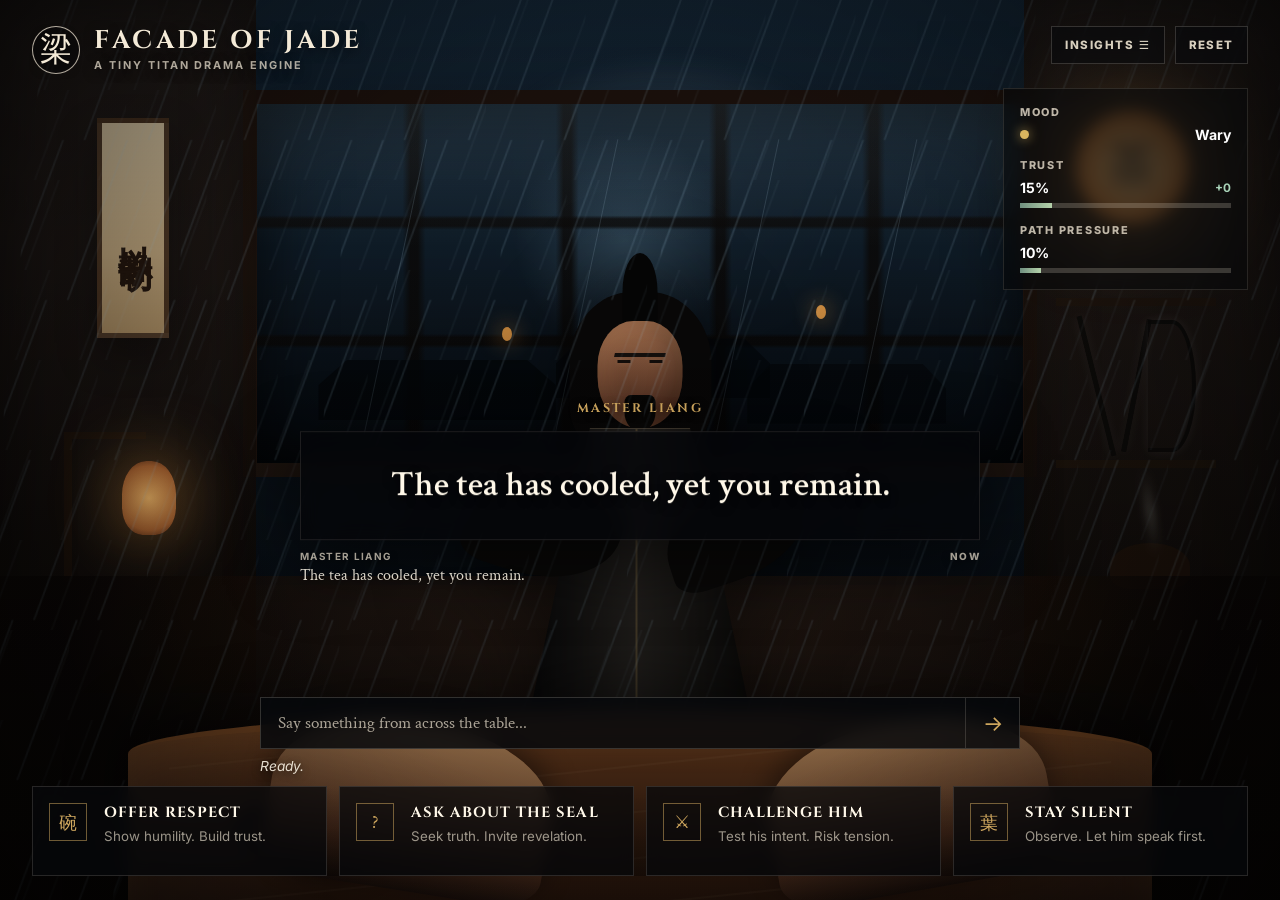
==== commit 8a02b402: "feat: create first-person teahouse conversation UI" ====
--- a/server_static/index.html
+++ b/server_static/index.html
@@ -6,105 +6,115 @@
   <title>Facade of Jade</title>
   <link rel="preconnect" href="https://fonts.googleapis.com">
   <link rel="preconnect" href="https://fonts.gstatic.com" crossorigin>
-  <link href="https://fonts.googleapis.com/css2?family=Cormorant+Garamond:wght@500;600;700&family=Crimson+Text:wght@400;600&display=swap" rel="stylesheet">
+  <link href="https://fonts.googleapis.com/css2?family=Cinzel:wght@500;600;700&family=Crimson+Text:wght@400;600;700&family=Inter:wght@500;600;700&display=swap" rel="stylesheet">
   <link rel="stylesheet" href="/server_static/style.css" />
 </head>
 <body>
-  <main class="novel-shell" aria-label="Facade of Jade interactive novel">
-    <header class="novel-masthead" aria-label="Game identity">
-      <div class="seal-mark" aria-hidden="true">梁</div>
-      <div>
-        <p class="micro-title">A Tiny Titan Drama Engine</p>
-        <h1>Facade of Jade</h1>
-      </div>
-      <button id="reset-button" class="reset-link" type="button" title="Reset story" aria-label="Reset story">Begin again</button>
-    </header>
-
-    <section class="hero-scene" aria-label="Story scene">
-      <div class="scene-art" aria-hidden="true">
-        <div class="paper-grain"></div>
-        <div class="mist mist-a"></div>
-        <div class="mist mist-b"></div>
-        <div class="moon"></div>
-        <div class="distant-ridge ridge-a"></div>
-        <div class="distant-ridge ridge-b"></div>
-        <div class="teahouse">
-          <div class="roof roof-high"></div>
-          <div class="roof roof-low"></div>
-          <div class="house-body"></div>
-          <div class="screen screen-left"></div>
-          <div class="screen screen-right"></div>
-          <div class="lantern">梁</div>
-        </div>
-        <div class="rain rain-a"></div>
-        <div class="rain rain-b"></div>
-        <div class="bamboo bamboo-left"></div>
-        <div class="bamboo bamboo-right"></div>
-        <div class="master-liang">
-          <div class="topknot"></div>
-          <div class="head"></div>
-          <div class="shoulders"></div>
-          <div class="robe"></div>
-          <div class="sleeve"></div>
-          <div class="sword"></div>
+  <main class="game-container" aria-label="Facade of Jade playable conversation">
+    <section class="scene-background" aria-label="Rainy teahouse scene">
+      <div class="night-sky"></div>
+      <div class="rain-layer rain-far"></div>
+      <div class="rain-layer rain-near"></div>
+      <div class="moon-glow"></div>
+      <div class="window-wall">
+        <div class="window-frame">
+          <div class="city-roof roof-one"></div>
+          <div class="city-roof roof-two"></div>
+          <div class="city-roof roof-three"></div>
+          <div class="distant-lantern lantern-dot-a"></div>
+          <div class="distant-lantern lantern-dot-b"></div>
+          <span></span><span></span><span></span><span></span>
         </div>
       </div>
+      <aside class="left-wall" aria-hidden="true">
+        <div class="scroll-banner"><strong>以静制动</strong></div>
+        <div class="lantern-stand"><i></i></div>
+      </aside>
+      <aside class="right-wall" aria-hidden="true">
+        <div class="paper-lantern">茶</div>
+        <div class="weapon-rack"><i class="blade-a"></i><i class="blade-b"></i><i class="bow"></i></div>
+        <div class="incense-side"><i></i><span></span></div>
+      </aside>
+      <div class="floor-shadow"></div>
+      <div class="tea-table">
+        <div class="table-grain"></div>
+        <div class="teapot"><i></i><span></span></div>
+        <div class="tea-cup cup-left"><i></i></div>
+        <div class="tea-cup cup-right"><i></i></div>
+        <div class="incense-burner"><i></i><span></span></div>
+      </div>
+      <div class="player-hands" aria-hidden="true"><span class="hand-left"></span><span class="hand-right"></span></div>
+      <div class="master-liang" aria-hidden="true">
+        <div class="hair hair-back"></div>
+        <div class="topknot"></div>
+        <div class="face"><i class="brow"></i><i class="beard"></i></div>
+        <div class="robe"><i></i></div>
+        <div class="sleeve sleeve-left"></div>
+        <div class="sleeve sleeve-right"></div>
+      </div>
+    </section>
 
-      <aside class="metadata-ribbon" aria-label="Story metadata">
-        <span><b>Mood</b> <i id="mood-dot" class="mood-dot mood-wary"></i><em id="mood">wary</em></span>
-        <span><b>Trust</b> <em><span id="trust">15</span>%</em> <small id="trust-delta" class="delta">+0</small></span>
-        <span><b>Path</b> <em id="beat">Intro</em></span>
-        <span class="soft"><b>Turn</b> <em id="turns">0</em></span>
+    <section class="ui-layer" aria-label="Conversation interface">
+      <header class="top-bar" aria-label="Game title and controls">
+        <div class="logo-lockup">
+          <div class="seal-mark" aria-hidden="true">梁</div>
+          <div>
+            <h1>Facade of Jade</h1>
+            <p>A Tiny Titan Drama Engine</p>
+          </div>
+        </div>
+        <div class="top-actions">
+          <button id="insights-toggle" class="insights-button" type="button" aria-expanded="false" aria-controls="insights-panel">Insights <span>☰</span></button>
+          <button id="reset-button" class="reset-button" type="button" aria-label="Reset story">Reset</button>
+        </div>
+      </header>
+
+      <aside class="insights-hud" aria-label="Visible story state">
+        <div class="hud-row mood-row"><span>Mood</span><b><i id="mood-dot" class="mood-dot mood-wary"></i><em id="mood">Wary</em></b></div>
+        <div class="hud-row"><span>Trust</span><b><em><span id="trust">15</span>%</em><small id="trust-delta" class="delta">+0</small></b><div class="hud-track"><i id="trust-meter" style="width:15%"></i></div></div>
+        <div class="hud-row"><span>Path Pressure</span><b><em id="path-pressure-label">10%</em></b><div class="hud-track"><i id="path-pressure-meter" style="width:10%"></i></div></div>
       </aside>
 
-      <section class="story-glass" aria-label="Dialogue and choices">
-        <p class="scene-kicker"><span id="last-act">None</span> · <span id="mood-shift">wary → wary</span></p>
-        <article class="quote-card" aria-live="polite">
-          <p id="current-quote" class="current-quote">The tea has cooled, yet you remain. Speak carefully.</p>
-          <p class="speaker"><span></span>Master Liang</p>
+      <section class="dialogue-stage" aria-label="Dialogue">
+        <div class="speaker-tag">Master Liang</div>
+        <article class="dialogue-box" aria-live="polite">
+          <p id="current-quote" class="current-quote">The tea has cooled, yet you remain.</p>
         </article>
-
         <div id="messages" class="messages" aria-label="Conversation log">
           <div class="message assistant">
             <span class="message-meta"><b>Master Liang</b><time>Now</time></span>
-            <span class="message-text">The tea has cooled, yet you remain. Speak carefully.</span>
+            <span class="message-text">The tea has cooled, yet you remain.</span>
           </div>
         </div>
+      </section>
 
-        <form id="chat-form" class="chat-form" aria-label="Speak to Master Liang">
-          <input id="player-input" autocomplete="off" placeholder="What do you say or do?" />
+      <section class="input-stage" aria-label="Player actions">
+        <form id="chat-form" class="chat-form" aria-label="Speak freely">
+          <input id="player-input" autocomplete="off" placeholder="Say something from across the table..." />
           <button id="send-button" class="send-button" type="submit" aria-label="Speak">→</button>
         </form>
         <p id="status" class="status">Ready.</p>
+        <nav class="action-row" aria-label="Conversational actions">
+          <button class="action-card" data-prompt="Master Liang, I bow before your blade and ask for guidance."><i>碗</i><span><b>Offer Respect</b><small>Show humility. Build trust.</small></span></button>
+          <button class="action-card" data-prompt="Master Liang, what happened to the jade seal?"><i>?</i><span><b>Ask About the Seal</b><small>Seek truth. Invite revelation.</small></span></button>
+          <button class="action-card" data-prompt="I challenge your judgment — the seal belongs to the people."><i>⚔</i><span><b>Challenge Him</b><small>Test his intent. Risk tension.</small></span></button>
+          <button class="action-card" data-prompt="I remain silent and watch what Master Liang does next."><i>葉</i><span><b>Stay Silent</b><small>Observe. Let him speak first.</small></span></button>
+        </nav>
+      </section>
 
-        <section class="action-row" aria-label="Suggested continuations">
-          <button class="action-card" data-prompt="Master Liang, I bow before your blade and ask for guidance.">
-            <b>Offer respect</b><small>Lower tension. Invite trust.</small>
-          </button>
-          <button class="action-card" data-prompt="What happened at Jade Mountain? Tell me the truth.">
-            <b>Ask the wound</b><small>Pull the past into the room.</small>
-          </button>
-          <button class="action-card" data-prompt="You hide behind old stories because you fear the truth.">
-            <b>Touch the nerve</b><small>Risk anger for revelation.</small>
-          </button>
-          <button class="action-card" data-prompt="I challenge your judgment — the seal belongs to the people.">
-            <b>Draw the blade</b><small>Force the story toward conflict.</small>
-          </button>
-        </section>
-      </section>
-    </section>
-
-    <section class="insights-drawer" aria-label="Drama engine insights">
-      <button id="insights-toggle" class="insights-toggle" type="button" aria-expanded="false" aria-controls="insights-panel">
-        Story engine details <span>⌄</span>
-      </button>
-      <div id="insights-panel" class="insights-panel" hidden>
+      <section id="insights-panel" class="insights-panel" hidden aria-label="Hidden drama engine details">
+        <div class="insight-summary">
+          <span><b>Beat</b><em id="beat">Intro</em></span>
+          <span><b>Turn</b><em id="turns">0</em></span>
+          <span><b>Last act</b><em id="last-act">None</em></span>
+          <span><b>Mood shift</b><em id="mood-shift">wary → wary</em></span>
+        </div>
         <dl class="insight-grid">
           <div><dt>Hot button</dt><dd id="hot-button">none</dd></div>
           <div><dt>Beat goal</dt><dd id="beat-goal">Transition-in: test the visitor and establish suspicion.</dd></div>
           <div><dt>Mix-in</dt><dd id="mix-in">Main beat continues.</dd></div>
         </dl>
-        <div class="meters" aria-label="Path pressure and social games">
+        <div class="meters" aria-label="Full mechanics meters">
           <label><span>Revelation</span><meter id="path-revelation" min="0" max="100" value="15"></meter></label>
           <label><span>Alliance</span><meter id="path-alliance" min="0" max="100" value="5"></meter></label>
           <label><span>Duel</span><meter id="path-duel" min="0" max="100" value="85"></meter></label>
@@ -113,7 +123,7 @@
           <label><span>Therapy</span><meter id="social-realization" min="0" max="100" value="0"></meter></label>
           <label><span>Tension</span><meter id="social-tension" min="0" max="100" value="35"></meter></label>
         </div>
-      </div>
+      </section>
     </section>
   </main>
   <script src="/server_static/app.js"></script>
--- a/server_static/style.css
+++ b/server_static/style.css
@@ -1,593 +1,771 @@
 :root {
-  --paper: #e7ddcd;
-  --paper-soft: #f4eadb;
-  --paper-deep: #cdbda7;
-  --ink: #241d14;
-  --ink-2: #3a3023;
-  --muted: #75664f;
-  --line: rgba(45, 35, 21, 0.20);
-  --line-strong: rgba(45, 35, 21, 0.34);
-  --gold: #a98c5f;
-  --gold-deep: #765f3f;
-  --jade: #667c62;
-  --danger: #884a3d;
-  --cream: #fff4df;
-  --veil: rgba(30, 23, 14, 0.48);
-  --glass: rgba(238, 228, 211, 0.72);
-  --shadow: rgba(38, 27, 13, 0.28);
+  --night: #071019;
+  --night-2: #0d1a25;
+  --ink: #0b0d10;
+  --panel: rgba(8, 10, 13, 0.78);
+  --panel-soft: rgba(12, 15, 19, 0.58);
+  --cream: #f4ead7;
+  --muted: #a7a193;
+  --gold: #d0a85f;
+  --amber: #e59c47;
+  --jade: #8da399;
+  --danger: #c26f61;
+  --line: rgba(244, 234, 215, 0.16);
+  --shadow: rgba(0, 0, 0, 0.62);
 }
 
 * { box-sizing: border-box; }
-html, body { min-height: 100%; margin: 0; }
+html, body { width: 100%; min-height: 100%; margin: 0; }
 body {
-  color: var(--ink);
-  background:
-    radial-gradient(circle at 52% 16%, rgba(255, 247, 226, 0.45), transparent 22%),
-    linear-gradient(135deg, var(--paper-soft), var(--paper) 48%, var(--paper-deep));
-  font-family: "Crimson Text", Georgia, serif;
-  overflow-x: hidden;
-}
-body::before,
-body::after {
-  content: "";
-  position: fixed;
-  inset: 0;
-  pointer-events: none;
-  z-index: 0;
-}
-body::before {
-  opacity: 0.20;
-  background-image:
-    repeating-linear-gradient(92deg, rgba(50, 35, 18, 0.08) 0 1px, transparent 1px 9px),
-    repeating-radial-gradient(circle at 20% 35%, rgba(40, 30, 18, 0.08) 0 1px, transparent 1px 8px);
-  mix-blend-mode: multiply;
-}
-body::after {
-  background: radial-gradient(circle at 50% 50%, transparent 46%, rgba(29, 21, 12, 0.17) 100%);
+  overflow: hidden;
+  background: #020407;
+  color: var(--cream);
+  font-family: Inter, system-ui, sans-serif;
 }
 button, input { font: inherit; }
 button { color: inherit; }
 
-.novel-shell {
+.game-container {
   position: relative;
-  z-index: 1;
-  width: min(1480px, calc(100vw - 36px));
-  min-height: 100vh;
-  margin: 0 auto;
-  padding: 22px 0 20px;
+  width: 100vw;
+  height: 100vh;
+  min-height: 720px;
+  overflow: hidden;
+  background: #05080c;
+  isolation: isolate;
+}
+.scene-background,
+.ui-layer {
+  position: absolute;
+  inset: 0;
+}
+.scene-background {
+  z-index: 0;
+  overflow: hidden;
+  background:
+    radial-gradient(circle at 30% 39%, rgba(230, 146, 72, 0.20), transparent 16%),
+    radial-gradient(circle at 78% 24%, rgba(224, 156, 78, 0.22), transparent 15%),
+    linear-gradient(180deg, #0b1621 0%, #10141a 48%, #08090b 100%);
+}
+.scene-background::after {
+  content: "";
+  position: absolute;
+  inset: 0;
+  z-index: 20;
+  pointer-events: none;
+  background:
+    radial-gradient(circle at 50% 50%, transparent 46%, rgba(0, 0, 0, 0.54) 100%),
+    linear-gradient(180deg, rgba(0,0,0,0.18), transparent 28%, rgba(0,0,0,0.40) 100%);
+}
+.night-sky {
+  position: absolute;
+  inset: 0 0 35% 0;
+  background: linear-gradient(180deg, rgba(20, 38, 54, 0.92), rgba(7, 14, 21, 0.78));
+}
+.moon-glow {
+  position: absolute;
+  top: 7%;
+  left: 52%;
+  width: 420px;
+  height: 290px;
+  transform: translateX(-50%);
+  border-radius: 50%;
+  background: radial-gradient(circle, rgba(190, 215, 231, 0.20), rgba(190, 215, 231, 0.04) 58%, transparent 70%);
+  filter: blur(10px);
+}
+.rain-layer {
+  position: absolute;
+  inset: -20% 0;
+  z-index: 11;
+  pointer-events: none;
+  background-image: repeating-linear-gradient(105deg, transparent 0 28px, rgba(164, 199, 219, 0.42) 29px 30px, transparent 31px 62px);
+  opacity: 0.18;
+  transform: skewX(-6deg);
+}
+.rain-near { opacity: 0.30; filter: blur(0.4px); background-size: 160px 160px; }
+.rain-far { opacity: 0.12; background-size: 90px 90px; }
+.window-wall {
+  position: absolute;
+  z-index: 2;
+  top: 10%;
+  left: 19%;
+  right: 19%;
+  height: 43%;
+  border: 14px solid rgba(30, 18, 11, 0.92);
+  background: linear-gradient(180deg, rgba(18, 35, 50, 0.82), rgba(8, 14, 20, 0.96));
+  box-shadow: inset 0 0 70px rgba(0,0,0,0.72), 0 28px 80px rgba(0,0,0,0.35);
+}
+.window-frame {
+  position: absolute;
+  inset: 0;
+  overflow: hidden;
+  background: radial-gradient(circle at 48% 38%, rgba(90, 124, 145, 0.34), transparent 24%);
+}
+.window-frame::before,
+.window-frame::after {
+  content: "";
+  position: absolute;
+  inset: 0;
+  background:
+    linear-gradient(90deg, transparent 19%, rgba(10, 8, 7, 0.82) 20% 21%, transparent 22% 39%, rgba(10, 8, 7, 0.82) 40% 41%, transparent 42% 59%, rgba(10, 8, 7, 0.82) 60% 61%, transparent 62% 79%, rgba(10, 8, 7, 0.82) 80% 81%, transparent 82%),
+    linear-gradient(180deg, transparent 31%, rgba(10, 8, 7, 0.82) 32% 34%, transparent 35% 64%, rgba(10, 8, 7, 0.82) 65% 67%, transparent 68%);
+}
+.window-frame::after {
+  background: linear-gradient(180deg, rgba(183, 215, 232, 0.10), transparent 40%, rgba(0,0,0,0.40));
+}
+.window-frame span {
+  position: absolute;
+  top: 9%;
+  bottom: 7%;
+  width: 1px;
+  background: rgba(184, 217, 232, 0.16);
+  transform: rotate(12deg);
+}
+.window-frame span:nth-child(4n+1) { left: 18%; }
+.window-frame span:nth-child(4n+2) { left: 43%; }
+.window-frame span:nth-child(4n+3) { left: 64%; }
+.window-frame span:nth-child(4n+4) { left: 82%; }
+.city-roof {
+  position: absolute;
+  bottom: 13%;
+  height: 60px;
+  background: rgba(5, 8, 12, 0.78);
+  clip-path: polygon(0 42%, 12% 0, 88% 0, 100% 42%, 100% 100%, 0 100%);
+  filter: blur(0.3px);
+}
+.roof-one { left: 8%; width: 31%; bottom: 12%; }
+.roof-two { left: 39%; width: 28%; bottom: 18%; opacity: 0.82; }
+.roof-three { left: 64%; width: 26%; bottom: 11%; opacity: 0.75; }
+.distant-lantern {
+  position: absolute;
+  width: 10px;
+  height: 14px;
+  border-radius: 50%;
+  background: #e59c47;
+  box-shadow: 0 0 22px #e59c47;
+}
+.lantern-dot-a { left: 32%; top: 62%; }
+.lantern-dot-b { left: 73%; top: 56%; }
+.left-wall,
+.right-wall {
+  position: absolute;
+  z-index: 4;
+  top: 0;
+  bottom: 23%;
+  width: 20%;
+  background: linear-gradient(180deg, rgba(43, 28, 19, 0.72), rgba(17, 12, 9, 0.88));
+  box-shadow: inset 0 0 70px rgba(0,0,0,0.42);
+}
+.left-wall { left: 0; }
+.right-wall { right: 0; }
+.scroll-banner {
+  position: absolute;
+  top: 17%;
+  left: 38%;
+  width: 72px;
+  height: 220px;
   display: grid;
-  grid-template-rows: auto minmax(690px, calc(100vh - 132px)) auto;
-  gap: 14px;
-}
+  place-items: center;
+  background: linear-gradient(180deg, #d9c7a4, #a98c62);
+  color: #23160e;
+  border: 5px solid rgba(56, 35, 20, 0.85);
+  box-shadow: 0 18px 38px rgba(0,0,0,0.34);
+}
+.scroll-banner strong {
+  writing-mode: vertical-rl;
+  font-family: "Crimson Text", serif;
+  font-size: 2.15rem;
+  letter-spacing: 0.14em;
+}
+.lantern-stand {
+  position: absolute;
+  left: 25%;
+  bottom: 16%;
+  width: 82px;
+  height: 150px;
+  border-left: 8px solid rgba(32, 21, 13, 0.9);
+  border-top: 7px solid rgba(32, 21, 13, 0.9);
+}
+.lantern-stand i {
+  position: absolute;
+  top: 22px;
+  right: -30px;
+  width: 54px;
+  height: 74px;
+  border-radius: 45% 45% 38% 38%;
+  background: radial-gradient(circle, #ffc16d, #b86c35 70%, rgba(80, 38, 18, 0.9));
+  box-shadow: 0 0 65px rgba(229, 156, 71, 0.76);
+}
+.paper-lantern {
+  position: absolute;
+  top: 16%;
+  right: 36%;
+  width: 112px;
+  height: 112px;
+  display: grid;
+  place-items: center;
+  border-radius: 50%;
+  background: radial-gradient(circle, #ffd993, #d07d36 68%, rgba(67, 31, 16, 0.95));
+  box-shadow: 0 0 90px rgba(229, 156, 71, 0.70);
+  color: #3a1e10;
+  font-family: "Crimson Text", serif;
+  font-size: 3rem;
+}
+.weapon-rack {
+  position: absolute;
+  right: 25%;
+  top: 43%;
+  width: 160px;
+  height: 170px;
+  border-top: 8px solid rgba(30, 20, 13, 0.9);
+  border-bottom: 8px solid rgba(30, 20, 13, 0.9);
+}
+.weapon-rack i {
+  position: absolute;
+  background: rgba(11, 10, 9, 0.86);
+  box-shadow: 0 0 12px rgba(255,255,255,0.08);
+}
+.blade-a { left: 38px; top: 8px; width: 5px; height: 144px; transform: rotate(-14deg); }
+.blade-b { left: 78px; top: 12px; width: 5px; height: 135px; transform: rotate(11deg); }
+.bow { right: 20px; top: 14px; width: 48px; height: 132px; border: 4px solid rgba(11,10,9,0.86); border-left: 0; border-radius: 0 80% 80% 0; background: transparent !important; }
+.incense-side {
+  position: absolute;
+  right: 35%;
+  bottom: 15%;
+  width: 80px;
+  height: 46px;
+  background: rgba(33, 20, 12, 0.9);
+  border-radius: 50% 50% 28% 28%;
+}
+.incense-side i,
+.incense-burner i,
+.teapot i,
+.tea-cup i {
+  position: absolute;
+  left: 50%;
+  bottom: 70%;
+  width: 4px;
+  height: 90px;
+  border-radius: 50%;
+  background: linear-gradient(180deg, rgba(227, 231, 216, 0.0), rgba(227, 231, 216, 0.48), rgba(227, 231, 216, 0));
+  filter: blur(5px);
+  transform: translateX(-50%) rotate(-8deg);
+}
+.floor-shadow {
+  position: absolute;
+  z-index: 5;
+  left: 0;
+  right: 0;
+  bottom: 0;
+  height: 36%;
+  background: radial-gradient(ellipse at 50% 10%, rgba(172, 96, 43, 0.20), rgba(11, 7, 5, 0.92) 64%);
+}
+.tea-table {
+  position: absolute;
+  z-index: 12;
+  left: 10%;
+  right: 10%;
+  bottom: -10%;
+  height: 31%;
+  border-radius: 52% 52% 0 0 / 16% 16% 0 0;
+  background:
+    linear-gradient(90deg, rgba(255,255,255,0.04), transparent 20% 80%, rgba(255,255,255,0.03)),
+    linear-gradient(180deg, #6e3f20, #2b170d 72%);
+  border-top: 10px solid rgba(135, 81, 40, 0.82);
+  box-shadow: 0 -18px 60px rgba(0,0,0,0.46), inset 0 22px 34px rgba(237, 156, 73, 0.10);
+}
+.table-grain {
+  position: absolute;
+  inset: 9% 4% 22%;
+  opacity: 0.22;
+  background-image: repeating-linear-gradient(174deg, transparent 0 22px, rgba(255,220,170,0.22) 23px 24px, transparent 25px 46px);
+}
+.teapot {
+  position: absolute;
+  left: 14%;
+  top: 22%;
+  width: 118px;
+  height: 80px;
+  border-radius: 48% 48% 42% 42%;
+  background: radial-gradient(circle at 30% 18%, #554235, #16100d 72%);
+  box-shadow: 0 18px 24px rgba(0,0,0,0.42);
+}
+.teapot::before {
+  content: "";
+  position: absolute;
+  left: -36px;
+  top: 28px;
+  width: 48px;
+  height: 22px;
+  border-radius: 80% 0 0 80%;
+  border: 10px solid #1b130f;
+  border-right: 0;
+}
+.teapot span {
+  position: absolute;
+  right: -38px;
+  top: 24px;
+  width: 52px;
+  height: 18px;
+  background: #17100d;
+  clip-path: polygon(0 18%, 100% 0, 84% 100%, 0 82%);
+}
+.tea-cup {
+  position: absolute;
+  width: 54px;
+  height: 34px;
+  border-radius: 50% 50% 42% 42%;
+  background: radial-gradient(ellipse at 50% 15%, #9f6b3d 0 22%, #22140d 24% 100%);
+  box-shadow: 0 12px 18px rgba(0,0,0,0.36);
+}
+.cup-left { left: 29%; top: 36%; }
+.cup-right { right: 24%; top: 42%; }
+.incense-burner {
+  position: absolute;
+  right: 13%;
+  top: 30%;
+  width: 78px;
+  height: 42px;
+  border-radius: 50% 50% 36% 36%;
+  background: linear-gradient(180deg, #6d4c33, #1b100b);
+}
+.player-hands {
+  position: absolute;
+  z-index: 16;
+  left: 0;
+  right: 0;
+  bottom: 1%;
+  height: 25%;
+  pointer-events: none;
+}
+.player-hands span {
+  position: absolute;
+  bottom: 0;
+  width: 22%;
+  height: 75%;
+  border-radius: 45% 45% 18% 18%;
+  background: linear-gradient(180deg, #c69463, #6b3f28 70%, #21130d);
+  box-shadow: 0 -10px 28px rgba(0,0,0,0.42);
+}
+.hand-left { left: 21%; transform: rotate(9deg); }
+.hand-right { right: 18%; transform: rotate(-10deg); }
+.master-liang {
+  position: absolute;
+  z-index: 10;
+  left: 50%;
+  bottom: 19%;
+  width: min(28vw, 355px);
+  height: min(54vh, 500px);
+  transform: translateX(-50%);
+  filter: drop-shadow(0 22px 42px rgba(0,0,0,0.56));
+}
+.hair-back {
+  position: absolute;
+  top: 10%;
+  left: 30%;
+  width: 40%;
+  height: 33%;
+  border-radius: 44% 44% 28% 28%;
+  background: #080707;
+}
+.topknot {
+  position: absolute;
+  top: 2%;
+  left: 45%;
+  width: 10%;
+  height: 16%;
+  border-radius: 60% 60% 20% 20%;
+  background: #050505;
+}
+.face {
+  position: absolute;
+  top: 16%;
+  left: 38%;
+  width: 24%;
+  height: 22%;
+  border-radius: 42% 42% 48% 48%;
+  background: linear-gradient(180deg, #a4704f, #583424 76%);
+  box-shadow: inset 12px 0 22px rgba(255,190,130,0.10), inset -12px 0 22px rgba(0,0,0,0.24);
+}
+.face::before,
+.face::after {
+  content: "";
+  position: absolute;
+  top: 37%;
+  width: 15%;
+  height: 3px;
+  background: #130d0a;
+  box-shadow: 0 0 5px rgba(255,220,170,0.16);
+}
+.face::before { left: 24%; }
+.face::after { right: 24%; }
+.brow {
+  position: absolute;
+  left: 20%;
+  top: 30%;
+  width: 60%;
+  height: 4px;
+  background: #15100d;
+  transform: skewX(-12deg);
+}
+.beard {
+  position: absolute;
+  left: 32%;
+  top: 69%;
+  width: 36%;
+  height: 34%;
+  border-radius: 20% 20% 50% 50%;
+  background: #090807;
+}
+.robe {
+  position: absolute;
+  top: 38%;
+  left: 18%;
+  width: 64%;
+  height: 62%;
+  clip-path: polygon(28% 0, 72% 0, 100% 100%, 0 100%);
+  background: linear-gradient(90deg, #070708, #25221f 48%, #0a0908);
+  border-top: 1px solid rgba(255,220,170,0.18);
+}
+.robe i {
+  position: absolute;
+  left: 48%;
+  top: 0;
+  width: 2px;
+  height: 100%;
+  background: rgba(208,168,95,0.25);
+}
+.sleeve {
+  position: absolute;
+  top: 49%;
+  width: 43%;
+  height: 20%;
+  border-radius: 64% 18% 64% 18%;
+  background: #0b0a09;
+}
+.sleeve-left { left: 1%; transform: rotate(18deg); }
+.sleeve-right { right: 1%; transform: rotate(-18deg); }
 
-.novel-masthead {
-  height: 74px;
-  display: grid;
-  grid-template-columns: auto 1fr auto;
-  align-items: center;
-  gap: 16px;
-  padding: 0 6px;
-}
+.ui-layer {
+  z-index: 30;
+  pointer-events: none;
+}
+.top-bar {
+  position: absolute;
+  top: 26px;
+  left: 32px;
+  right: 32px;
+  display: flex;
+  justify-content: space-between;
+  align-items: flex-start;
+  pointer-events: auto;
+}
+.logo-lockup { display: flex; align-items: center; gap: 14px; text-shadow: 0 3px 12px rgba(0,0,0,0.7); }
 .seal-mark {
   width: 48px;
   height: 48px;
   display: grid;
   place-items: center;
-  border: 1px solid var(--gold);
-  color: var(--gold-deep);
-  background: rgba(255,255,255,0.14);
-  font-family: "Cormorant Garamond", Georgia, serif;
+  border: 1px solid rgba(244,234,215,0.74);
+  border-radius: 50%;
+  color: var(--cream);
+  font-family: "Crimson Text", serif;
   font-size: 2rem;
-  line-height: 1;
-}
-.micro-title {
-  margin: 0 0 2px;
-  color: var(--muted);
-  font: 700 0.68rem/1 ui-sans-serif, system-ui, sans-serif;
-  text-transform: uppercase;
-  letter-spacing: 0.22em;
+  background: rgba(4,5,7,0.30);
 }
 h1 {
   margin: 0;
-  font-family: "Cormorant Garamond", Georgia, serif;
-  font-size: clamp(2.2rem, 4vw, 3.8rem);
-  line-height: 0.92;
-  font-weight: 700;
-  letter-spacing: 0.06em;
-  text-transform: uppercase;
-}
-.reset-link,
-.insights-toggle {
-  border: 1px solid var(--line);
-  background: rgba(244, 234, 219, 0.52);
-  color: var(--muted);
-  cursor: pointer;
-  text-transform: uppercase;
-  letter-spacing: 0.15em;
-  font: 700 0.68rem/1 ui-sans-serif, system-ui, sans-serif;
-}
-.reset-link {
-  padding: 12px 15px;
-}
-.reset-link:hover,
-.insights-toggle:hover,
-.action-card:hover { border-color: var(--gold); color: var(--ink); }
-
-.hero-scene {
-  position: relative;
-  overflow: hidden;
-  min-height: 0;
-  border: 1px solid var(--line-strong);
-  background: #cfc2ae;
-  box-shadow: 0 30px 90px var(--shadow);
-  isolation: isolate;
-}
-.scene-art {
-  position: absolute;
-  inset: 0;
-  z-index: 0;
-  overflow: hidden;
-  background:
-    radial-gradient(circle at 60% 18%, rgba(255, 244, 222, 0.74), transparent 16%),
-    linear-gradient(180deg, rgba(236, 226, 209, 0.18), rgba(43, 34, 23, 0.34)),
-    linear-gradient(135deg, #dfd6c7, #a99c88 78%);
-}
-.scene-art::after {
-  content: "";
-  position: absolute;
-  inset: 0;
-  background: linear-gradient(90deg, rgba(23,18,13,0.24), transparent 28%, transparent 62%, rgba(23,18,13,0.18));
-  pointer-events: none;
-}
-.paper-grain {
-  position: absolute;
-  inset: 0;
-  opacity: 0.16;
-  background-image: repeating-radial-gradient(circle at 30% 40%, rgba(30, 23, 15, 0.22) 0 1px, transparent 1px 7px);
-  mix-blend-mode: multiply;
-}
-.moon {
-  position: absolute;
-  top: 5%;
-  right: 25%;
-  width: clamp(150px, 16vw, 230px);
-  height: clamp(150px, 16vw, 230px);
-  border-radius: 50%;
-  background: radial-gradient(circle, #fff4dc 0 42%, rgba(255,244,220,0.62) 70%, transparent 72%);
-  box-shadow: 0 0 90px rgba(255, 244, 220, 0.46);
-}
-.mist {
-  position: absolute;
-  left: -8%;
-  width: 120%;
-  height: 26%;
-  border-radius: 50%;
-  background: radial-gradient(ellipse, rgba(244, 235, 220, 0.44), transparent 66%);
-  filter: blur(18px);
-}
-.mist-a { top: 24%; }
-.mist-b { bottom: 22%; opacity: 0.78; }
-.distant-ridge {
-  position: absolute;
-  left: -12%;
-  width: 124%;
-  opacity: 0.36;
-  filter: blur(8px);
-  background: linear-gradient(150deg, transparent 0 22%, rgba(43, 49, 39, 0.70) 23% 42%, transparent 43%),
-              linear-gradient(24deg, transparent 0 29%, rgba(70, 78, 61, 0.48) 30% 49%, transparent 50%);
-}
-.ridge-a { bottom: 34%; height: 34%; }
-.ridge-b { bottom: 23%; height: 28%; opacity: 0.25; transform: scaleX(-1); }
-.teahouse {
-  position: absolute;
-  left: 8%;
-  bottom: 16%;
-  width: clamp(260px, 27vw, 440px);
-  height: clamp(220px, 27vw, 390px);
-  opacity: 0.84;
-}
-.roof {
-  position: absolute;
-  left: 0;
-  height: 30px;
-  background: rgba(31, 24, 16, 0.84);
-  transform: skewX(-23deg);
-  box-shadow: 0 8px 20px rgba(30,22,12,0.22);
-}
-.roof-high { top: 42px; left: 76px; width: 58%; }
-.roof-low { top: 104px; width: 92%; }
-.house-body {
-  position: absolute;
-  left: 11%;
-  bottom: 0;
-  width: 72%;
-  height: 58%;
-  background: linear-gradient(90deg, rgba(34,26,17,0.68), rgba(54,42,28,0.48));
-  border: 1px solid rgba(255,244,220,0.12);
-}
-.screen {
-  position: absolute;
-  bottom: 10%;
-  width: 22%;
-  height: 40%;
-  background: linear-gradient(90deg, rgba(255,235,196,0.20), rgba(255,235,196,0.04));
-  border: 1px solid rgba(255,244,220,0.12);
-}
-.screen-left { left: 18%; }
-.screen-right { left: 48%; }
-.lantern {
-  position: absolute;
-  right: 14%;
-  top: 34%;
-  width: 34px;
-  height: 48px;
-  display: grid;
-  place-items: center;
-  border-radius: 50% 50% 45% 45%;
-  color: #50351f;
-  background: radial-gradient(circle, #f3c276, #a96e3e);
-  box-shadow: 0 0 46px rgba(231, 145, 64, 0.68);
-  font-size: 1.1rem;
-}
-.bamboo {
-  position: absolute;
-  bottom: 0;
-  width: 90px;
-  height: 66%;
-  opacity: 0.50;
-}
-.bamboo::before,
-.bamboo::after {
-  content: "";
-  position: absolute;
-  bottom: 0;
-  width: 9px;
-  height: 100%;
-  background: rgba(28, 24, 17, 0.72);
-  transform: rotate(5deg);
-}
-.bamboo::after { left: 34px; height: 88%; transform: rotate(-6deg); }
-.bamboo-left { left: 0; }
-.bamboo-right { right: 2%; transform: scaleX(-1); opacity: 0.38; }
-.rain {
-  position: absolute;
-  top: -10%;
-  bottom: -10%;
-  width: 36%;
-  opacity: 0.18;
-  background-image: repeating-linear-gradient(105deg, transparent 0 22px, rgba(255,244,220,0.54) 23px 24px, transparent 25px 48px);
-}
-.rain-a { left: 14%; }
-.rain-b { right: 8%; opacity: 0.12; }
-.master-liang {
-  position: absolute;
-  right: clamp(90px, 12vw, 210px);
-  bottom: 7%;
-  width: clamp(160px, 17vw, 250px);
-  height: clamp(380px, 44vw, 590px);
-  opacity: 0.93;
-}
-.master-liang .head {
-  position: absolute;
-  top: 9%;
-  left: 42%;
-  width: 18%;
-  height: 10%;
-  border-radius: 48%;
-  background: rgba(24, 19, 14, 0.92);
-}
-.master-liang .topknot {
-  position: absolute;
-  top: 3%;
-  left: 47%;
-  width: 8%;
-  height: 9%;
-  border-radius: 60% 60% 20% 20%;
-  background: rgba(24, 19, 14, 0.92);
-}
-.master-liang .shoulders {
-  position: absolute;
-  top: 20%;
-  left: 24%;
-  width: 58%;
-  height: 16%;
-  border-radius: 50% 50% 0 0;
-  background: rgba(27, 21, 15, 0.86);
-}
-.master-liang .robe {
-  position: absolute;
-  top: 27%;
-  left: 18%;
-  width: 68%;
-  height: 67%;
-  clip-path: polygon(28% 0, 72% 0, 100% 100%, 0% 100%);
-  background: linear-gradient(90deg, rgba(18,15,12,0.93), rgba(60,49,36,0.78));
-}
-.master-liang .sleeve {
-  position: absolute;
-  top: 34%;
-  left: 4%;
-  width: 52%;
-  height: 17%;
-  border-radius: 70% 20% 70% 20%;
-  background: rgba(22, 18, 13, 0.86);
-  transform: rotate(-24deg);
-}
-.master-liang .sword {
-  position: absolute;
-  top: 24%;
-  left: 3%;
-  width: 5px;
-  height: 62%;
-  background: rgba(31, 24, 16, 0.80);
-  transform: rotate(-17deg);
-  transform-origin: top;
-  box-shadow: 0 0 12px rgba(255,244,220,0.16);
-}
-
-.metadata-ribbon {
-  position: absolute;
-  z-index: 3;
-  top: 22px;
-  right: 24px;
-  display: flex;
-  flex-wrap: wrap;
-  justify-content: flex-end;
-  gap: 8px;
-  max-width: 55%;
-}
-.metadata-ribbon span {
-  display: inline-flex;
-  align-items: center;
-  gap: 7px;
-  padding: 7px 10px;
-  border: 1px solid rgba(255,244,220,0.18);
-  background: rgba(28, 22, 14, 0.34);
-  color: rgba(255,244,220,0.86);
-  backdrop-filter: blur(5px);
-  font-size: 0.9rem;
-}
-.metadata-ribbon b {
-  color: rgba(255,244,220,0.58);
-  font: 700 0.62rem/1 ui-sans-serif, system-ui, sans-serif;
+  font-family: Cinzel, serif;
+  font-size: clamp(1.25rem, 2vw, 1.8rem);
+  line-height: 1;
   text-transform: uppercase;
   letter-spacing: 0.14em;
 }
-.metadata-ribbon em { font-style: normal; }
-.metadata-ribbon .soft { opacity: 0.72; }
-.mood-dot {
-  width: 8px;
-  height: 8px;
-  border-radius: 50%;
-  background: var(--gold);
-  box-shadow: 0 0 0 3px rgba(169,140,95,0.16);
-}
-.mood-hostile { background: var(--danger); }
-.mood-friendly, .mood-open { background: var(--jade); }
-.mood-curious { background: #c59a56; }
-.delta { color: #bfd1b9; }
-.delta.negative { color: #efb0a4; }
-
-.story-glass {
-  position: absolute;
-  z-index: 2;
-  left: clamp(32px, 5vw, 72px);
-  bottom: clamp(28px, 5vh, 58px);
-  width: min(720px, calc(100% - 420px));
-  max-height: calc(100% - 132px);
-  display: flex;
-  flex-direction: column;
-  gap: 14px;
-  padding: clamp(24px, 3vw, 38px);
-  border: 1px solid rgba(255,244,220,0.22);
-  background: linear-gradient(135deg, rgba(34, 26, 16, 0.58), rgba(42, 32, 19, 0.34));
-  box-shadow: 0 24px 70px rgba(20, 14, 7, 0.32);
-  backdrop-filter: blur(6px);
-  color: var(--cream);
-}
-.scene-kicker {
-  margin: 0;
-  color: rgba(255,244,220,0.68);
-  font: 700 0.68rem/1.2 ui-sans-serif, system-ui, sans-serif;
+.logo-lockup p {
+  margin: 5px 0 0;
+  color: rgba(244,234,215,0.70);
+  font-size: 0.68rem;
+  font-weight: 700;
   text-transform: uppercase;
   letter-spacing: 0.18em;
 }
-.quote-card { margin: 0; }
+.top-actions { display: flex; gap: 10px; }
+.insights-button,
+.reset-button {
+  border: 1px solid rgba(244,234,215,0.18);
+  background: rgba(7, 9, 12, 0.52);
+  backdrop-filter: blur(8px);
+  padding: 11px 13px;
+  cursor: pointer;
+  color: rgba(244,234,215,0.88);
+  font-size: 0.72rem;
+  font-weight: 800;
+  text-transform: uppercase;
+  letter-spacing: 0.13em;
+}
+.insights-button:hover,
+.reset-button:hover { border-color: var(--gold); color: #fff; }
+.insights-button[aria-expanded="true"] span { color: var(--gold); }
+.insights-hud {
+  position: absolute;
+  top: 88px;
+  right: 32px;
+  width: 245px;
+  display: grid;
+  gap: 15px;
+  padding: 16px;
+  border: 1px solid rgba(244,234,215,0.12);
+  background: rgba(7, 9, 12, 0.58);
+  backdrop-filter: blur(8px);
+  pointer-events: auto;
+}
+.hud-row { display: grid; gap: 7px; }
+.hud-row > span {
+  color: rgba(244,234,215,0.76);
+  font-size: 0.68rem;
+  font-weight: 800;
+  text-transform: uppercase;
+  letter-spacing: 0.16em;
+}
+.hud-row b { display: flex; justify-content: space-between; align-items: center; gap: 8px; font-size: 0.88rem; }
+.hud-row em { font-style: normal; color: #fff; }
+.hud-row small { color: #a9d3b9; }
+.hud-track {
+  height: 5px;
+  overflow: hidden;
+  background: rgba(244,234,215,0.20);
+}
+.hud-track i {
+  display: block;
+  height: 100%;
+  width: 10%;
+  background: linear-gradient(90deg, #6f8f7f, #b5d2aa);
+}
+.mood-dot {
+  width: 9px;
+  height: 9px;
+  border-radius: 50%;
+  background: #d9b55f;
+  box-shadow: 0 0 12px rgba(217,181,95,0.8);
+}
+.mood-hostile { background: var(--danger); box-shadow: 0 0 12px rgba(194,111,97,0.8); }
+.mood-friendly, .mood-open { background: var(--jade); box-shadow: 0 0 12px rgba(141,163,153,0.8); }
+.delta.negative { color: #efaaa0; }
+.dialogue-stage {
+  position: absolute;
+  left: 50%;
+  top: 55%;
+  transform: translate(-50%, -50%);
+  width: min(680px, 54vw);
+  pointer-events: auto;
+  text-align: center;
+}
+.speaker-tag {
+  display: inline-block;
+  margin-bottom: 8px;
+  padding: 6px 14px;
+  color: var(--gold);
+  font-family: Cinzel, serif;
+  font-size: 0.78rem;
+  font-weight: 700;
+  letter-spacing: 0.18em;
+  text-transform: uppercase;
+  text-shadow: 0 2px 8px rgba(0,0,0,0.72);
+}
+.dialogue-box {
+  position: relative;
+  padding: clamp(20px, 3vw, 34px) clamp(28px, 4vw, 54px);
+  border: 1px solid rgba(244,234,215,0.10);
+  background: rgba(5, 7, 10, 0.84);
+  box-shadow: 0 22px 70px rgba(0,0,0,0.54);
+  backdrop-filter: blur(10px);
+}
 .current-quote {
-  margin: 0 0 12px;
-  font-family: "Cormorant Garamond", Georgia, serif;
-  font-size: clamp(2.1rem, 3.4vw, 4.15rem);
-  line-height: 0.98;
+  margin: 0;
+  font-family: "Crimson Text", Georgia, serif;
+  font-size: clamp(1.65rem, 2.7vw, 2.65rem);
+  line-height: 1.12;
   font-weight: 600;
-  letter-spacing: 0.01em;
-  text-shadow: 0 3px 18px rgba(0,0,0,0.34);
-}
-.speaker {
-  display: inline-flex;
-  align-items: center;
-  gap: 10px;
-  margin: 0;
-  color: rgba(255,244,220,0.68);
-  font: 700 0.68rem/1 ui-sans-serif, system-ui, sans-serif;
-  text-transform: uppercase;
-  letter-spacing: 0.18em;
-}
-.speaker span { width: 44px; height: 1px; background: currentColor; }
+  color: #fff8e9;
+  text-shadow: 0 3px 10px rgba(0,0,0,0.84);
+}
 .messages {
-  min-height: 98px;
-  max-height: 190px;
+  margin-top: 10px;
+  max-height: 92px;
   overflow-y: auto;
-  padding: 14px 14px 4px 0;
-  border-top: 1px solid rgba(255,244,220,0.16);
+  text-align: left;
+  opacity: 0.92;
   scrollbar-width: thin;
-  scrollbar-color: rgba(255,244,220,0.42) transparent;
-}
-.messages::-webkit-scrollbar { width: 6px; }
-.messages::-webkit-scrollbar-thumb { background: rgba(255,244,220,0.36); border-radius: 999px; }
-.message {
-  margin: 0 0 13px;
-  color: rgba(255,244,220,0.88);
-  line-height: 1.45;
-}
+  scrollbar-color: rgba(244,234,215,0.35) transparent;
+}
+.messages::-webkit-scrollbar { width: 5px; }
+.messages::-webkit-scrollbar-thumb { background: rgba(244,234,215,0.32); }
+.message { margin: 0 0 9px; color: rgba(255,248,233,0.92); line-height: 1.35; text-shadow: 0 2px 8px rgba(0,0,0,0.72); }
 .message-meta {
   display: flex;
+  justify-content: space-between;
   gap: 12px;
-  justify-content: space-between;
-  margin-bottom: 3px;
-  color: rgba(255,244,220,0.66);
-  font: 700 0.62rem/1.2 ui-sans-serif, system-ui, sans-serif;
+  margin-bottom: 2px;
+  color: rgba(244,234,215,0.72);
+  font-size: 0.62rem;
+  font-weight: 800;
   text-transform: uppercase;
-  letter-spacing: 0.15em;
-}
-.message.user .message-text { color: #f0c98a; }
-.message-text { display: block; font-size: 1.04rem; }
+  letter-spacing: 0.14em;
+}
+.message-text { display: block; font-family: "Crimson Text", serif; font-size: 1rem; }
+.message.user .message-text { color: #f1c778; }
+.input-stage {
+  position: absolute;
+  left: 32px;
+  right: 32px;
+  bottom: 24px;
+  z-index: 50;
+  pointer-events: auto;
+}
 .chat-form {
-  height: 58px;
+  width: min(760px, calc(100vw - 64px));
+  height: 52px;
+  margin: 0 auto 9px;
   display: flex;
-  border: 1px solid rgba(255,244,220,0.28);
-  background: rgba(250, 239, 220, 0.90);
+  border: 1px solid rgba(244,234,215,0.18);
+  background: rgba(7, 9, 12, 0.84);
+  backdrop-filter: blur(10px);
 }
 #player-input {
+  flex: 1;
   min-width: 0;
-  flex: 1;
   height: 100%;
   border: 0;
   outline: 0;
-  padding: 0 18px;
-  color: var(--ink);
+  padding: 0 17px;
   background: transparent;
+  color: #fff8e9;
+  font-family: "Crimson Text", serif;
   font-size: 1.08rem;
 }
-#player-input::placeholder { color: rgba(36,29,20,0.55); }
+#player-input::placeholder { color: rgba(244,234,215,0.68); }
 .send-button {
-  width: 58px;
-  height: 58px;
+  width: 54px;
   border: 0;
-  border-left: 1px solid var(--line);
+  border-left: 1px solid rgba(244,234,215,0.16);
   background: transparent;
+  color: var(--gold);
   cursor: pointer;
-  color: var(--ink);
-  font-size: 1.45rem;
-}
-.send-button:hover { background: rgba(169,140,95,0.16); color: var(--gold-deep); }
+  font-size: 1.35rem;
+}
+.send-button:hover { background: rgba(208,168,95,0.12); }
 .send-button:disabled { opacity: 0.48; cursor: wait; }
-.status {
-  margin: -4px 0 0;
-  color: rgba(255,244,220,0.80);
-  font-style: italic;
-}
+.status { width: min(760px, calc(100vw - 64px)); margin: 0 auto 12px; color: rgba(255,248,233,0.88); font-size: 0.86rem; font-style: italic; text-shadow: 0 2px 8px rgba(0,0,0,0.72); }
 .action-row {
   display: grid;
   grid-template-columns: repeat(4, minmax(0, 1fr));
-  gap: 9px;
+  gap: 12px;
+  background: linear-gradient(180deg, transparent, rgba(0,0,0,0.35));
 }
 .action-card {
-  min-width: 0;
-  min-height: 82px;
-  padding: 13px 12px;
-  border: 1px solid rgba(255,244,220,0.20);
-  background: rgba(255,244,220,0.09);
-  color: var(--cream);
+  min-height: 90px;
+  display: grid;
+  grid-template-columns: 42px 1fr;
+  gap: 13px;
+  align-items: start;
+  padding: 16px;
+  border: 1px solid rgba(244,234,215,0.14);
+  background: rgba(7, 9, 12, 0.74);
+  backdrop-filter: blur(8px);
   cursor: pointer;
   text-align: left;
-  transition: transform 180ms ease, background 180ms ease, border-color 180ms ease;
-}
-.action-card:hover {
-  transform: translateY(-2px);
-  background: rgba(255,244,220,0.16);
+  transition: transform 160ms ease, border-color 160ms ease, background 160ms ease;
+}
+.action-card:hover { transform: translateY(-3px); border-color: var(--gold); background: rgba(18, 20, 24, 0.86); }
+.action-card i {
+  width: 38px;
+  height: 38px;
+  display: grid;
+  place-items: center;
+  border: 1px solid rgba(208,168,95,0.52);
+  color: var(--gold);
+  font-style: normal;
+  font-family: "Crimson Text", serif;
+  font-size: 1.15rem;
 }
 .action-card b {
   display: block;
-  margin-bottom: 5px;
-  font-family: "Cormorant Garamond", Georgia, serif;
-  font-size: 1.08rem;
-  font-weight: 700;
-}
-.action-card small {
-  display: block;
-  color: rgba(255,244,220,0.74);
-  font-size: 0.86rem;
-  line-height: 1.25;
-}
-
-.insights-drawer {
-  border: 1px solid var(--line);
-  background: rgba(238, 228, 211, 0.52);
-}
-.insights-toggle {
-  width: 100%;
-  height: 42px;
-  padding: 0 16px;
-  display: flex;
-  justify-content: space-between;
-  align-items: center;
-  border: 0;
-  background: transparent;
-}
-.insights-toggle[aria-expanded="true"] span { transform: rotate(180deg); }
-.insights-toggle span { transition: transform 160ms ease; }
-.insights-panel { padding: 12px 16px 16px; border-top: 1px solid var(--line); }
+  color: #fff8e9;
+  font-family: Cinzel, serif;
+  font-size: 0.92rem;
+  text-transform: uppercase;
+  letter-spacing: 0.07em;
+}
+.action-card small { display: block; margin-top: 6px; color: rgba(244,234,215,0.62); line-height: 1.25; }
+.insights-panel {
+  position: absolute;
+  top: 88px;
+  right: 32px;
+  width: min(620px, calc(100vw - 64px));
+  max-height: calc(100vh - 250px);
+  overflow-y: auto;
+  padding: 18px;
+  border: 1px solid rgba(244,234,215,0.16);
+  background: rgba(5, 7, 10, 0.88);
+  backdrop-filter: blur(14px);
+  pointer-events: auto;
+  box-shadow: 0 22px 70px rgba(0,0,0,0.50);
+}
 .insights-panel[hidden] { display: none; }
-.insight-grid {
-  margin: 0 0 12px;
-  display: grid;
-  grid-template-columns: 1fr 2fr 1fr;
-  gap: 12px;
-}
-.insight-grid div {
-  padding: 10px 0;
-  border-top: 1px solid var(--line);
-}
+.insight-summary,
+.insight-grid,
+.meters { display: grid; gap: 10px; }
+.insight-summary { grid-template-columns: repeat(4, minmax(0, 1fr)); margin-bottom: 14px; }
+.insight-summary span,
+.insight-grid div { padding: 10px; border: 1px solid rgba(244,234,215,0.10); background: rgba(255,255,255,0.03); }
+.insight-summary b,
 .insight-grid dt,
-.meters span {
-  color: var(--muted);
-  font: 700 0.64rem/1 ui-sans-serif, system-ui, sans-serif;
-  text-transform: uppercase;
-  letter-spacing: 0.14em;
-}
-.insight-grid dd { margin: 6px 0 0; color: var(--ink-2); }
-.meters {
-  display: grid;
-  grid-template-columns: repeat(7, minmax(90px, 1fr));
-  gap: 10px;
-}
-.meters label { display: grid; gap: 6px; }
-meter { width: 100%; height: 7px; border: 0; background: rgba(36,29,20,0.12); }
-meter::-webkit-meter-bar { background: rgba(36,29,20,0.12); border: 0; border-radius: 0; }
+.meters span { display: block; margin-bottom: 5px; color: rgba(244,234,215,0.56); font-size: 0.62rem; font-weight: 800; text-transform: uppercase; letter-spacing: 0.14em; }
+.insight-summary em,
+.insight-grid dd { margin: 0; color: rgba(244,234,215,0.88); font-style: normal; }
+.insight-grid { grid-template-columns: 1fr 1.6fr 1fr; margin-bottom: 14px; }
+.meters { grid-template-columns: repeat(4, minmax(90px, 1fr)); }
+.meters label { display: grid; gap: 5px; }
+meter { width: 100%; height: 7px; border: 0; background: rgba(244,234,215,0.12); }
+meter::-webkit-meter-bar { background: rgba(244,234,215,0.12); border: 0; border-radius: 0; }
 meter::-webkit-meter-optimum-value,
 meter::-webkit-meter-suboptimum-value,
-meter::-webkit-meter-even-less-good-value { background: linear-gradient(90deg, var(--gold), var(--jade)); }
-meter::-moz-meter-bar { background: linear-gradient(90deg, var(--gold), var(--jade)); }
+meter::-webkit-meter-even-less-good-value { background: linear-gradient(90deg, #6f8f7f, #b5d2aa); }
+meter::-moz-meter-bar { background: linear-gradient(90deg, #6f8f7f, #b5d2aa); }
 
-@media (max-width: 1120px) {
-  .novel-shell { grid-template-rows: auto minmax(780px, auto) auto; }
-  .hero-scene { min-height: 780px; }
-  .story-glass {
-    width: calc(100% - 48px);
-    left: 24px;
-    right: 24px;
-    bottom: 24px;
-    max-height: calc(100% - 132px);
-  }
-  .metadata-ribbon { max-width: calc(100% - 48px); left: 24px; right: 24px; justify-content: flex-start; }
+@media (max-width: 1080px) {
+  .game-container { min-height: 820px; overflow-y: auto; }
+  body { overflow-y: auto; }
+  .left-wall, .right-wall { width: 16%; opacity: 0.76; }
+  .window-wall { left: 12%; right: 12%; }
+  .master-liang { width: 320px; height: 450px; }
+  .dialogue-stage { width: min(760px, calc(100vw - 44px)); top: 53%; }
+  .insights-hud { top: 92px; width: 220px; }
   .action-row { grid-template-columns: repeat(2, minmax(0, 1fr)); }
-  .master-liang { right: 7%; opacity: 0.82; }
-  .teahouse { left: 4%; opacity: 0.72; }
-  .insight-grid { grid-template-columns: 1fr; }
-  .meters { grid-template-columns: repeat(2, minmax(120px, 1fr)); }
-}
-
-@media (max-width: 680px) {
-  .novel-shell { width: calc(100vw - 20px); padding-top: 10px; }
-  .novel-masthead { height: auto; grid-template-columns: auto 1fr; }
-  .reset-link { grid-column: 1 / -1; justify-self: start; }
-  .hero-scene { min-height: 860px; }
-  .story-glass { padding: 20px; width: calc(100% - 24px); left: 12px; right: 12px; }
-  .current-quote { font-size: 2rem; }
-  .messages { max-height: 160px; }
-  .action-row { grid-template-columns: 1fr; }
-  .metadata-ribbon { left: 12px; right: 12px; max-width: calc(100% - 24px); }
-  .metadata-ribbon span { font-size: 0.82rem; padding: 6px 8px; }
-  .master-liang { right: 2%; width: 170px; height: 420px; }
-  .teahouse { width: 280px; }
-}
+  .tea-table { left: 3%; right: 3%; }
+}
+@media (max-width: 720px) {
+  .game-container { min-height: 980px; }
+  .top-bar { left: 16px; right: 16px; top: 14px; align-items: flex-start; }
+  .logo-lockup { gap: 9px; }
+  .seal-mark { width: 38px; height: 38px; font-size: 1.55rem; }
+  h1 { font-size: 1rem; }
+  .logo-lockup p { font-size: 0.56rem; }
+  .insights-hud { left: 16px; right: 16px; top: 76px; width: auto; grid-template-columns: repeat(3, 1fr); padding: 10px; }
+  .hud-row { gap: 5px; }
+  .hud-row > span { font-size: 0.55rem; }
+  .window-wall { top: 18%; left: 5%; right: 5%; height: 31%; }
+  .left-wall, .right-wall { display: none; }
+  .master-liang { bottom: 32%; width: 250px; height: 360px; }
+  .tea-table { height: 28%; bottom: 18%; }
+  .player-hands { bottom: 17%; height: 18%; }
+  .dialogue-stage { top: 57%; width: calc(100vw - 28px); }
+  .current-quote { font-size: 1.55rem; }
+  .messages { max-height: 76px; }
+  .input-stage { left: 14px; right: 14px; bottom: 14px; }
+  .chat-form, .status { width: 100%; }
+  .action-row { grid-template-columns: 1fr; gap: 8px; }
+  .action-card { min-height: 76px; padding: 12px; }
+  .insights-panel { top: 76px; left: 16px; right: 16px; width: auto; }
+  .insight-summary, .insight-grid, .meters { grid-template-columns: 1fr; }
+}
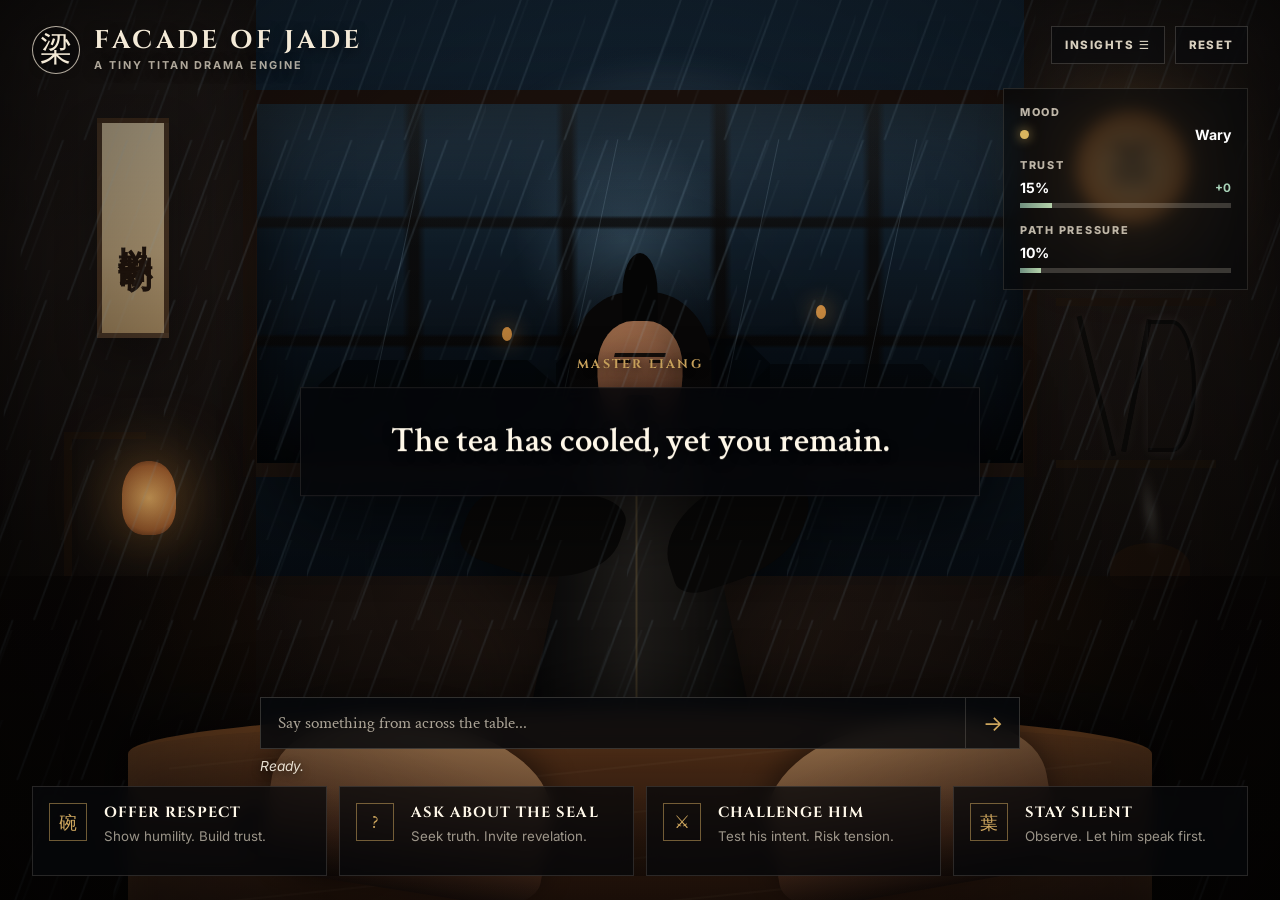
==== commit 63f88aed: "fix: prevent dialogue history overlap in cinematic UI" ====
--- a/server_static/index.html
+++ b/server_static/index.html
@@ -80,12 +80,6 @@
         <article class="dialogue-box" aria-live="polite">
           <p id="current-quote" class="current-quote">The tea has cooled, yet you remain.</p>
         </article>
-        <div id="messages" class="messages" aria-label="Conversation log">
-          <div class="message assistant">
-            <span class="message-meta"><b>Master Liang</b><time>Now</time></span>
-            <span class="message-text">The tea has cooled, yet you remain.</span>
-          </div>
-        </div>
       </section>
 
       <section class="input-stage" aria-label="Player actions">
@@ -109,6 +103,15 @@
           <span><b>Last act</b><em id="last-act">None</em></span>
           <span><b>Mood shift</b><em id="mood-shift">wary → wary</em></span>
         </div>
+        <section class="history-panel" aria-label="Conversation history">
+          <h2>Conversation History</h2>
+          <div id="messages" class="messages" aria-label="Conversation log">
+            <div class="message assistant">
+              <span class="message-meta"><b>Master Liang</b><time>Now</time></span>
+              <span class="message-text">The tea has cooled, yet you remain.</span>
+            </div>
+          </div>
+        </section>
         <dl class="insight-grid">
           <div><dt>Hot button</dt><dd id="hot-button">none</dd></div>
           <div><dt>Beat goal</dt><dd id="beat-goal">Transition-in: test the visitor and establish suspicion.</dd></div>
--- a/server_static/style.css
+++ b/server_static/style.css
@@ -554,7 +554,7 @@
 .dialogue-stage {
   position: absolute;
   left: 50%;
-  top: 55%;
+  top: 47%;
   transform: translate(-50%, -50%);
   width: min(680px, 54vw);
   pointer-events: auto;
@@ -575,11 +575,17 @@
 .dialogue-box {
   position: relative;
   padding: clamp(20px, 3vw, 34px) clamp(28px, 4vw, 54px);
+  max-height: min(34vh, 300px);
+  overflow-y: auto;
   border: 1px solid rgba(244,234,215,0.10);
   background: rgba(5, 7, 10, 0.84);
   box-shadow: 0 22px 70px rgba(0,0,0,0.54);
   backdrop-filter: blur(10px);
-}
+  scrollbar-width: thin;
+  scrollbar-color: rgba(244,234,215,0.35) transparent;
+}
+.dialogue-box::-webkit-scrollbar { width: 5px; }
+.dialogue-box::-webkit-scrollbar-thumb { background: rgba(244,234,215,0.32); }
 .current-quote {
   margin: 0;
   font-family: "Crimson Text", Georgia, serif;
@@ -590,11 +596,13 @@
   text-shadow: 0 3px 10px rgba(0,0,0,0.84);
 }
 .messages {
-  margin-top: 10px;
-  max-height: 92px;
+  max-height: 190px;
   overflow-y: auto;
   text-align: left;
-  opacity: 0.92;
+  padding: 10px;
+  border: 1px solid rgba(244,234,215,0.10);
+  background: rgba(255,255,255,0.03);
+  opacity: 1;
   scrollbar-width: thin;
   scrollbar-color: rgba(244,234,215,0.35) transparent;
 }
@@ -715,6 +723,15 @@
 .insight-summary,
 .insight-grid,
 .meters { display: grid; gap: 10px; }
+.history-panel { margin: 0 0 14px; }
+.history-panel h2 {
+  margin: 0 0 8px;
+  color: rgba(244,234,215,0.56);
+  font-size: 0.62rem;
+  font-weight: 800;
+  text-transform: uppercase;
+  letter-spacing: 0.14em;
+}
 .insight-summary { grid-template-columns: repeat(4, minmax(0, 1fr)); margin-bottom: 14px; }
 .insight-summary span,
 .insight-grid div { padding: 10px; border: 1px solid rgba(244,234,215,0.10); background: rgba(255,255,255,0.03); }
@@ -739,7 +756,7 @@
   .left-wall, .right-wall { width: 16%; opacity: 0.76; }
   .window-wall { left: 12%; right: 12%; }
   .master-liang { width: 320px; height: 450px; }
-  .dialogue-stage { width: min(760px, calc(100vw - 44px)); top: 53%; }
+  .dialogue-stage { width: min(760px, calc(100vw - 44px)); top: 46%; }
   .insights-hud { top: 92px; width: 220px; }
   .action-row { grid-template-columns: repeat(2, minmax(0, 1fr)); }
   .tea-table { left: 3%; right: 3%; }
@@ -759,7 +776,7 @@
   .master-liang { bottom: 32%; width: 250px; height: 360px; }
   .tea-table { height: 28%; bottom: 18%; }
   .player-hands { bottom: 17%; height: 18%; }
-  .dialogue-stage { top: 57%; width: calc(100vw - 28px); }
+  .dialogue-stage { top: 46%; width: calc(100vw - 28px); }
   .current-quote { font-size: 1.55rem; }
   .messages { max-height: 76px; }
   .input-stage { left: 14px; right: 14px; bottom: 14px; }
